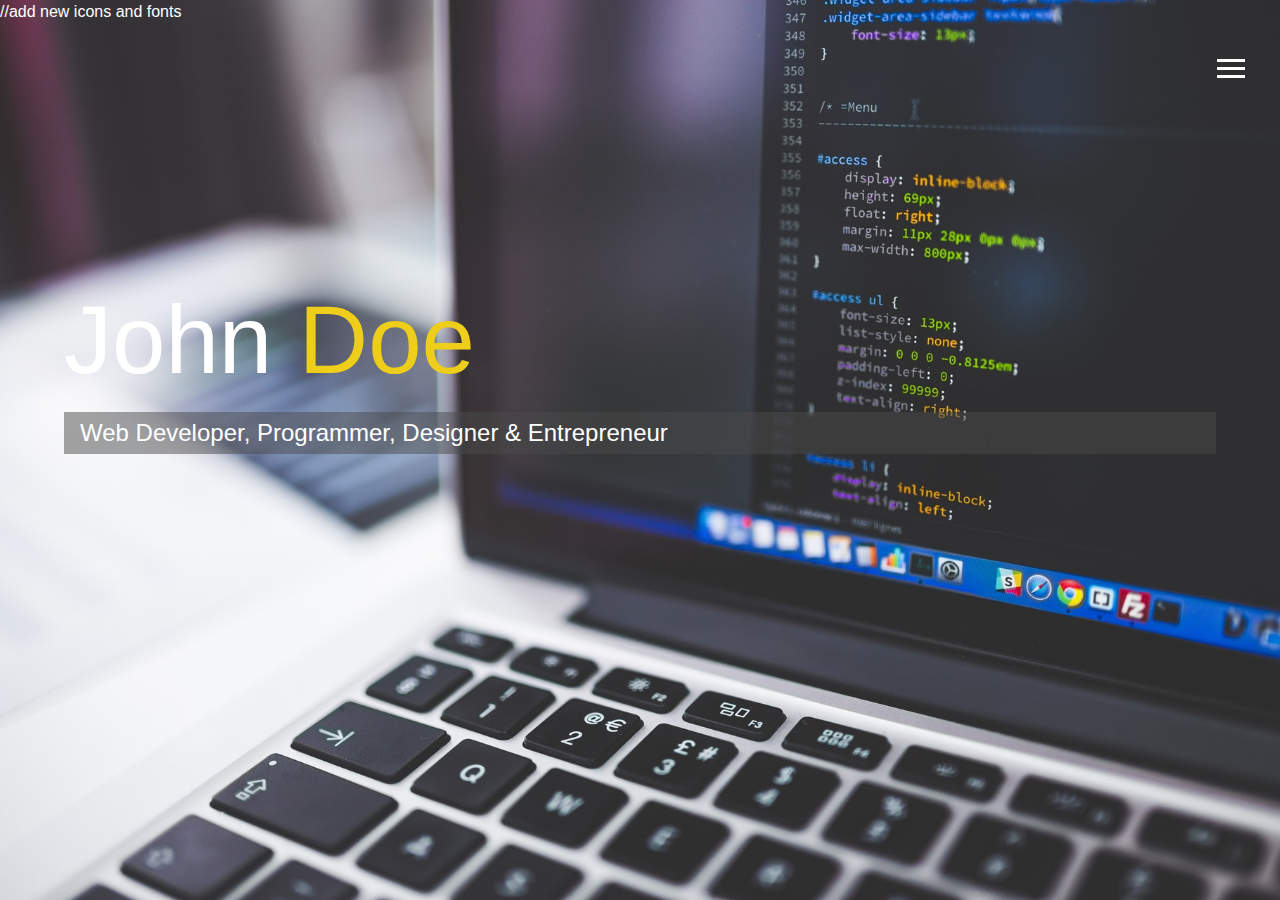
==== index.html @ 933eee4a "commit" ====
//add new icons and fonts 


<!DOCTYPE html>
<html lang="en">

<head>
  <meta charset="UTF-8">
  <meta name="viewport" content="width=device-width, initial-scale=1.0">
  <meta http-equiv="X-UA-Compatible" content="ie=edge">
  <link rel="stylesheet" href="https://use.fontawesome.com/releases/v5.2.0/css/all.css" integrity="sha384-hWVjflwFxL6sNzntih27bfxkr27PmbbK/iSvJ+a4+0owXq79v+lsFkW54bOGbiDQ"
    crossorigin="anonymous">

  <link rel="stylesheet" href="main.css">
  <title>Welcome To My Portfolio</title>
</head>

<body id="bg-img">
  <header>
    <div class="menu-btn">
      <div class="btn-line"></div>
      <div class="btn-line"></div>
      <div class="btn-line"></div>
    </div>

    <nav class="menu">
      <div class="menu-branding">
        <div class="portrait"></div>
      </div>
      <ul class="menu-nav">
        <li class="nav-item current">
          <a href="index.html" class="nav-link">
            Home
          </a>
        </li>
        <li class="nav-item">
          <a href="about.html" class="nav-link">
            About Me
          </a>
        </li>
        <li class="nav-item">
          <a href="work.html" class="nav-link">
            My Work
          </a>
        </li>
        <li class="nav-item">
          <a href="contact.html" class="nav-link">
            How To Reach Me
          </a>
        </li>
      </ul>
    </nav>
  </header>

  <main id="home">
    <h1 class="lg-heading">
      John
      <span class="text-secondary">Doe</span>
    </h1>
    <h2 class="sm-heading">
      Web Developer, Programmer, Designer & Entrepreneur
    </h2>
    <div class="icons">
      <a href="#!">
        <i class="fab fa-twitter fa-2x"></i>
      </a>
      <a href="#!">
        <i class="fab fa-facebook fa-2x"></i>
      </a>
      <a href="#!">
        <i class="fab fa-linkedin fa-2x"></i>
      </a>
      <a href="#!">
        <i class="fab fa-github fa-2x"></i>
      </a>
    </div>
  </main>

  <script src="main.js"></script>
</body>

</html>
---- main.css ----
.menu-btn {
  position: absolute;
  z-index: 3;
  right: 35px;
  top: 35px;
  cursor: pointer;
  transition: all 0.5s ease-out; }
  .menu-btn .btn-line {
    width: 28px;
    height: 3px;
    margin: 0 0 5px 0;
    background: #fff;
    transition: all 0.5s ease-out; }
  .menu-btn.close {
    transform: rotate(180deg); }
    .menu-btn.close .btn-line:nth-child(1) {
      transform: rotate(45deg) translate(5px, 5px); }
    .menu-btn.close .btn-line:nth-child(2) {
      opacity: 0; }
    .menu-btn.close .btn-line:nth-child(3) {
      transform: rotate(-45deg) translate(7px, -6px); }

.menu {
  position: fixed;
  top: 0;
  width: 100%;
  opacity: 0.9;
  visibility: hidden; }
  .menu.show {
    visibility: visible; }
  .menu-branding, .menu-nav {
    display: flex;
    flex-flow: column wrap;
    align-items: center;
    justify-content: center;
    float: left;
    width: 50%;
    height: 100vh;
    overflow: hidden; }
  .menu-nav {
    margin: 0;
    padding: 0;
    background: #373737;
    list-style: none;
    transform: translate3d(0, -100%, 0);
    transition: all 0.5s ease-out; }
    .menu-nav.show {
      transform: translate3d(0, 0, 0); }
  .menu-branding {
    background: #444;
    transform: translate3d(0, 100%, 0);
    transition: all 0.5s ease-out; }
    .menu-branding.show {
      transform: translate3d(0, 0, 0); }
    .menu-branding .portrait {
      width: 250px;
      height: 250px;
      background: url("img/portrait.jpg");
      border-radius: 50%;
      border: solid 3px #eece1a; }
  .menu .nav-item {
    transform: translate3d(600px, 0, 0);
    transition: all 0.5s ease-out; }
    .menu .nav-item.show {
      transform: translate3d(0, 0, 0); }
    .menu .nav-item.current > a {
      color: #eece1a; }
  .menu .nav-link {
    display: inline-block;
    position: relative;
    font-size: 40px;
    text-transform: uppercase;
    padding: 1rem 0;
    font-weight: 300;
    color: #fff;
    text-decoration: none;
    transition: all 0.5s ease-out; }
    .menu .nav-link:hover {
      color: chartreuse;
        transform: scale(1.25)
}

.nav-item:nth-child(1) {
  transition-delay: 0.1s; }

.nav-item:nth-child(2) {
  transition-delay: 0.2s; }

.nav-item:nth-child(3) {
  transition-delay: 0.3s; }

.nav-item:nth-child(4) {
  transition-delay: 0.4s; }

* {
  box-sizing: border-box; }

body {
  background: #444;
  color: #fff;
  height: 100%;
  margin: 0;
  font-family: 'Segoe UI', Tahoma, Geneva, Verdana, sans-serif;
  line-height: 1.5; }
  body#bg-img {
    background: url(img/background.jpg);
    background: rgba(68, 68, 68, 0.9), url(img/background.jpg);
    background-attachment: fixed;
    background-size: cover; } 

h1,
h2,
h3 {
  margin: 0;
  font-weight: 400; }
  h1.lg-heading,
  h2.lg-heading,
  h3.lg-heading {
    font-size: 6rem; }
  h1.sm-heading,
  h2.sm-heading,
  h3.sm-heading {
    margin-bottom: 2rem;
    padding: 0.2rem 1rem;
    background: rgba(73, 73, 73, 0.5); }

a {
  color: #fff;
  text-decoration: none; }

header {
  position: fixed;
  z-index: 2;
  width: 100%; }

.text-secondary {
  color: #eece1a; }

main {
  padding: 4rem;
  min-height: calc(100vh - 60px); }
  main .icons {
    margin-top: 1rem; }
    main .icons a {
      padding: 0.4rem; }
      main .icons a:hover {
        color: #eece1a;
        transition: all 0.5s ease-out; }
  main#home {
    overflow: hidden; }
    main#home h1 {
      margin-top: 20vh; }

.about-info {
  display: grid;
  grid-gap: 30px;
  grid-template-areas: 'bioimage bio bio' 'job1 job2 job3';
  grid-template-columns: repeat(3, 1fr); }
  .about-info .bio-image {
    grid-area: bioimage;
    margin: auto;
    border-radius: 50%;
    border: #eece1a 3px solid; }
  .about-info .bio {
    grid-area: bio;
    font-size: 1.5rem; }
  .about-info .job-1 {
    grid-area: job1; }
  .about-info .job-2 {
    grid-area: job2; }
  .about-info .job-3 {
    grid-area: job3; }
  .about-info .job {
    background: #515151;
    padding: 0.5rem;
    border-bottom: #eece1a 5px solid; }

.projects {
  display: grid;
  grid-gap: 0.7rem;
  grid-template-columns: repeat(3, 1fr); }
  .projects img {
    width: 100%;
    border: 3px #fff solid; }
    .projects img:hover {
      opacity: 0.5;
      border-color: #eece1a;
      transition: all 0.5s ease-out; }

.boxes {
  display: flex;
  flex-wrap: wrap;
  justify-content: space-evenly;
  align-items: center;
  margin-top: 1rem; }
  .boxes div {
    font-size: 2rem;
    border: 3px #fff solid;
    padding: 1.5rem 2.5rem;
    margin-bottom: 3rem;
    transition: all 0.5s ease-out; }
    .boxes div:hover {
      padding: 0.5rem 1.5rem;
      background: #eece1a;
      color: #000; }
      .boxes div:hover span {
        color: #000; }

.btn, .btn-dark, .btn-light {
  display: block;
  padding: 0.5rem 1rem;
  border: 0;
  margin-bottom: 0.3rem; }
  .btn:hover, .btn-dark:hover, .btn-light:hover {
    background: #eece1a;
    color: #000; }

.btn-dark {
  background: black;
  color: #fff; }

.btn-light {
  background: #c4c4c4;
  color: #333; }

#main-footer {
  text-align: center;
  padding: 1rem;
  background: #2b2b2b;
  color: #fff;
  height: 60px; }

@media screen and (min-width: 1171px) {
  .projects {
    grid-template-columns: repeat(4, 1fr); } }

@media screen and (min-width: 769px) and (max-width: 1170px) {
  .projects {
    grid-template-columns: repeat(3, 1fr); } }

@media screen and (max-width: 768px) {
  main {
    align-items: center;
    text-align: center; }
    main .lg-heading {
      line-height: 1;
      margin-bottom: 1rem; }
  ul.menu-nav,
  div.menu-branding {
    float: none;
    width: 100%;
    min-height: 0; }
    ul.menu-nav.show,
    div.menu-branding.show {
      transform: translate3d(0, 0, 0); }
  .menu-nav {
    height: 75vh;
    transform: translate3d(-100%, 0, 0);
    font-size: 24px; }
  .menu-branding {
    height: 25vh;
    transform: translate3d(100%, 0, 0); }
    .menu-branding .portrait {
      background: url("img/portrait_small.jpg");
      width: 150px;
      height: 150px; }
  .about-info {
    grid-template-areas: 'bioimage' 'bio' 'job1' 'job2' 'job3';
    grid-template-columns: 1fr; }
  .projects {
    grid-template-columns: repeat(2, 1fr); } }

@media screen and (max-width: 500px) {
  main {
    padding: 2rem; }
    main #home h1 {
      margin-top: 10vh; }
    main .lg-heading {
      margin-top: 1rem;
      font-size: 5rem; }
  .projects {
    grid-template-columns: 1fr; } }
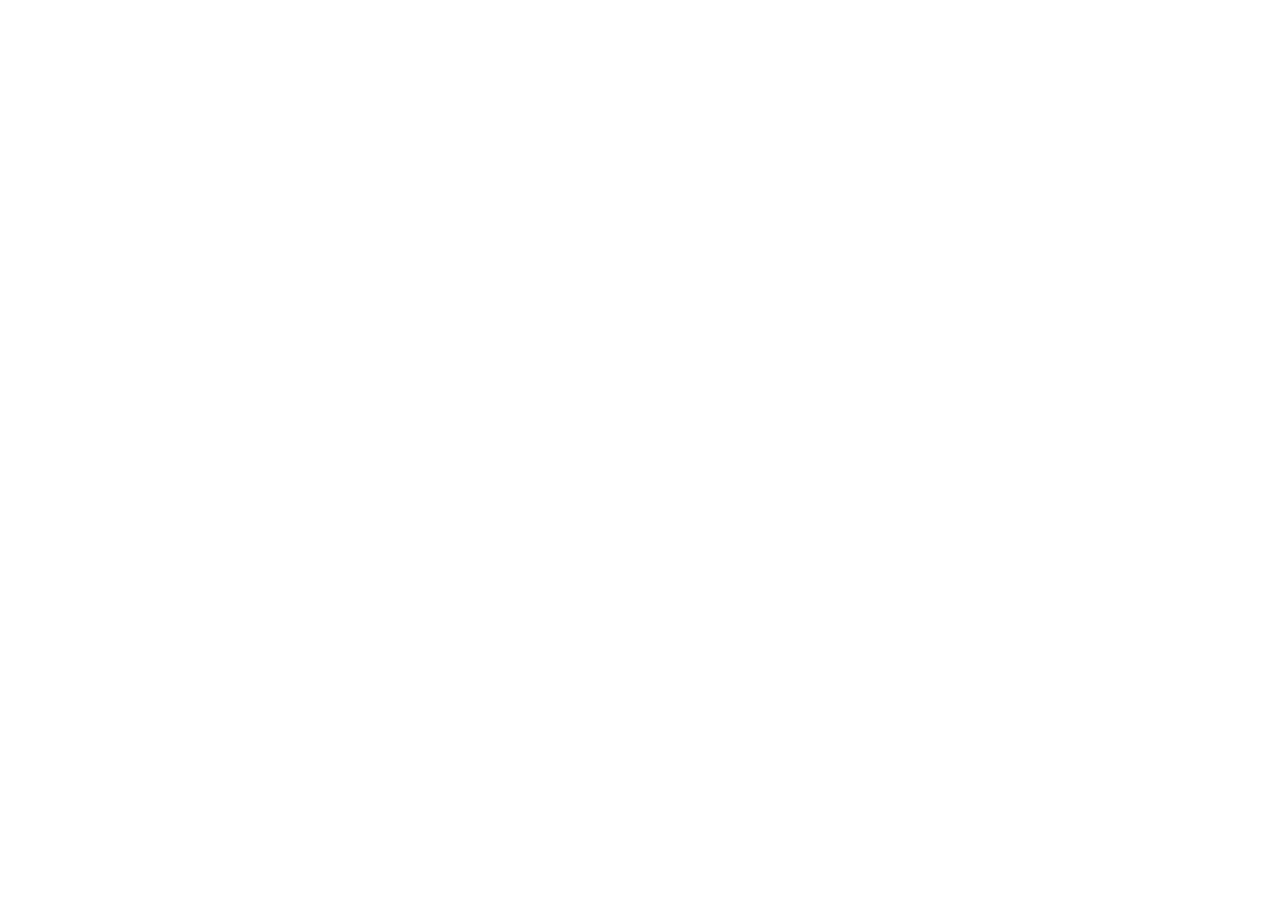
==== commit 85e94292: "Update index.html" ====
--- a/index.html
+++ b/index.html
@@ -1,6 +1,3 @@
-//add new icons and fonts 
-
-
 <!DOCTYPE html>
 <html lang="en">
 
@@ -11,72 +8,10 @@
   <link rel="stylesheet" href="https://use.fontawesome.com/releases/v5.2.0/css/all.css" integrity="sha384-hWVjflwFxL6sNzntih27bfxkr27PmbbK/iSvJ+a4+0owXq79v+lsFkW54bOGbiDQ"
     crossorigin="anonymous">
 
-  <link rel="stylesheet" href="main.css">
   <title>Welcome To My Portfolio</title>
 </head>
 
-<body id="bg-img">
-  <header>
-    <div class="menu-btn">
-      <div class="btn-line"></div>
-      <div class="btn-line"></div>
-      <div class="btn-line"></div>
-    </div>
-
-    <nav class="menu">
-      <div class="menu-branding">
-        <div class="portrait"></div>
-      </div>
-      <ul class="menu-nav">
-        <li class="nav-item current">
-          <a href="index.html" class="nav-link">
-            Home
-          </a>
-        </li>
-        <li class="nav-item">
-          <a href="about.html" class="nav-link">
-            About Me
-          </a>
-        </li>
-        <li class="nav-item">
-          <a href="work.html" class="nav-link">
-            My Work
-          </a>
-        </li>
-        <li class="nav-item">
-          <a href="contact.html" class="nav-link">
-            How To Reach Me
-          </a>
-        </li>
-      </ul>
-    </nav>
-  </header>
-
-  <main id="home">
-    <h1 class="lg-heading">
-      John
-      <span class="text-secondary">Doe</span>
-    </h1>
-    <h2 class="sm-heading">
-      Web Developer, Programmer, Designer & Entrepreneur
-    </h2>
-    <div class="icons">
-      <a href="#!">
-        <i class="fab fa-twitter fa-2x"></i>
-      </a>
-      <a href="#!">
-        <i class="fab fa-facebook fa-2x"></i>
-      </a>
-      <a href="#!">
-        <i class="fab fa-linkedin fa-2x"></i>
-      </a>
-      <a href="#!">
-        <i class="fab fa-github fa-2x"></i>
-      </a>
-    </div>
-  </main>
-
-  <script src="main.js"></script>
+<body>
 </body>
 
 </html>
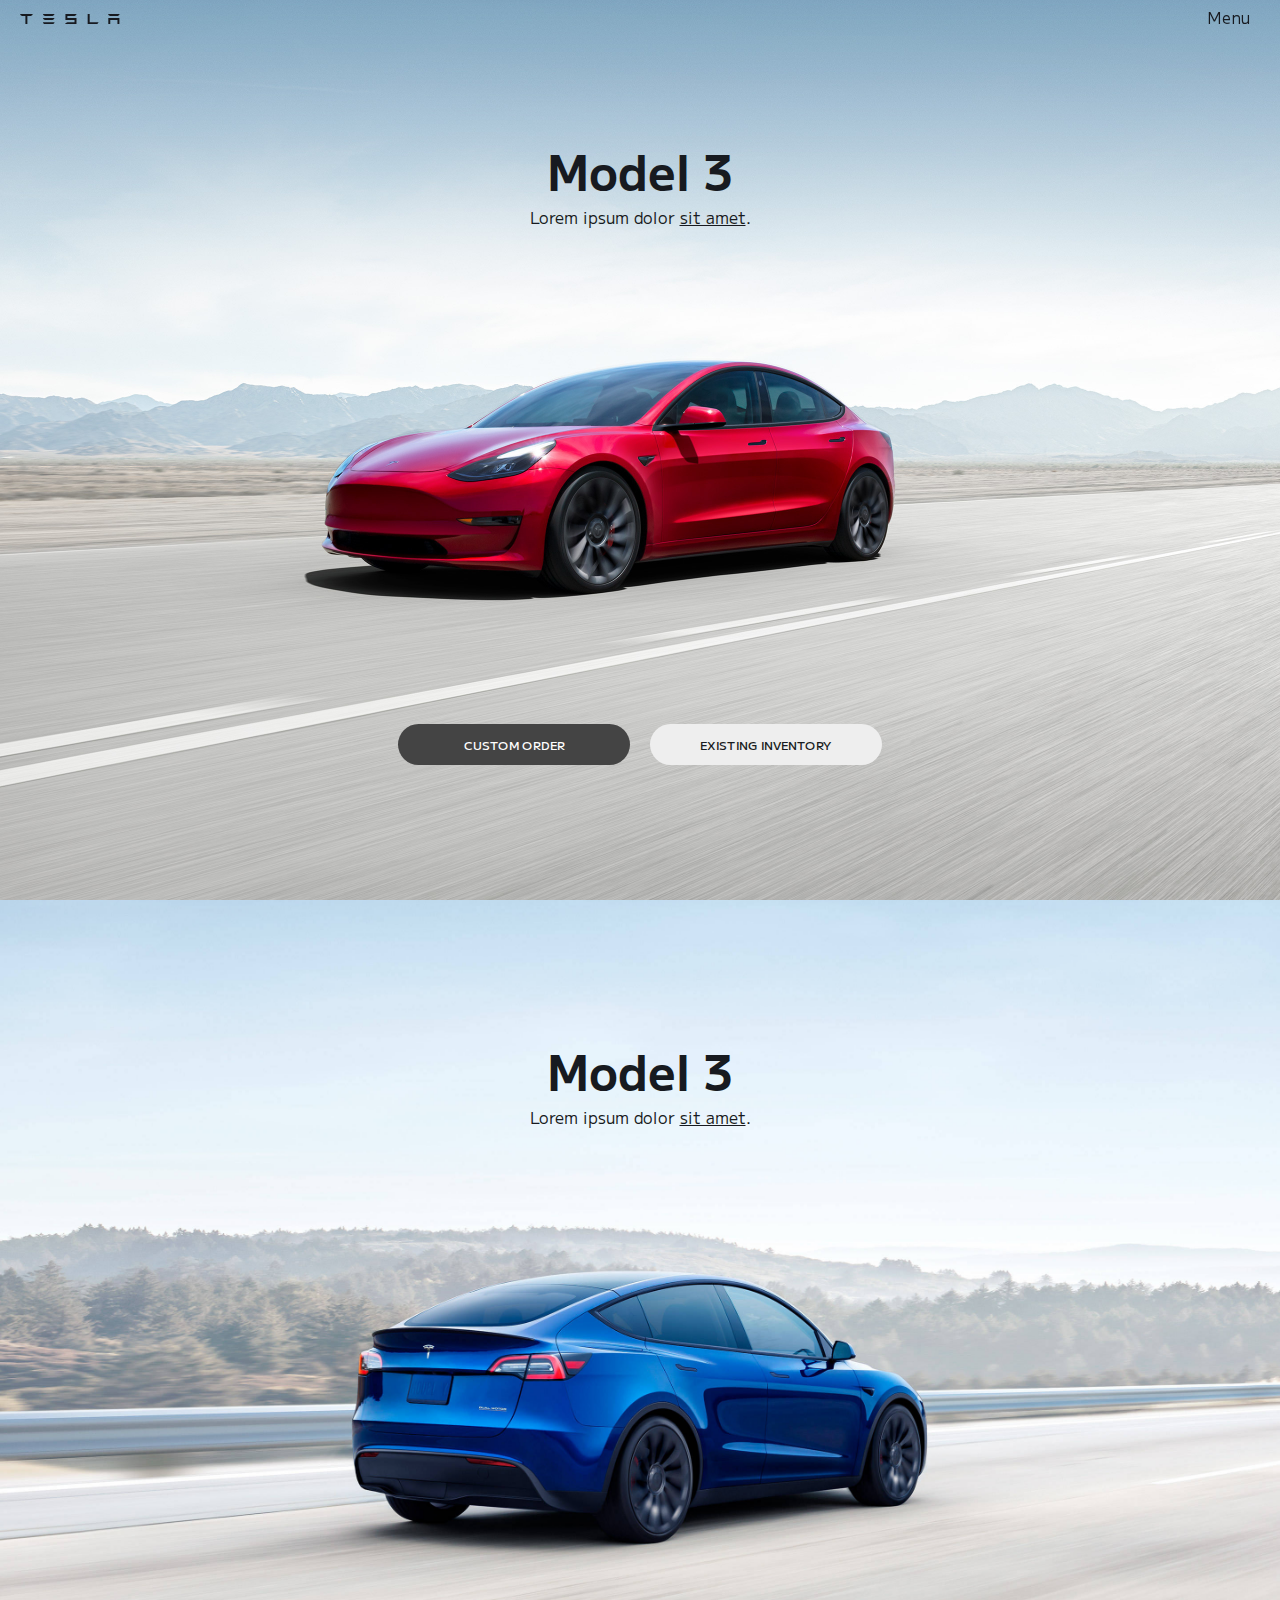
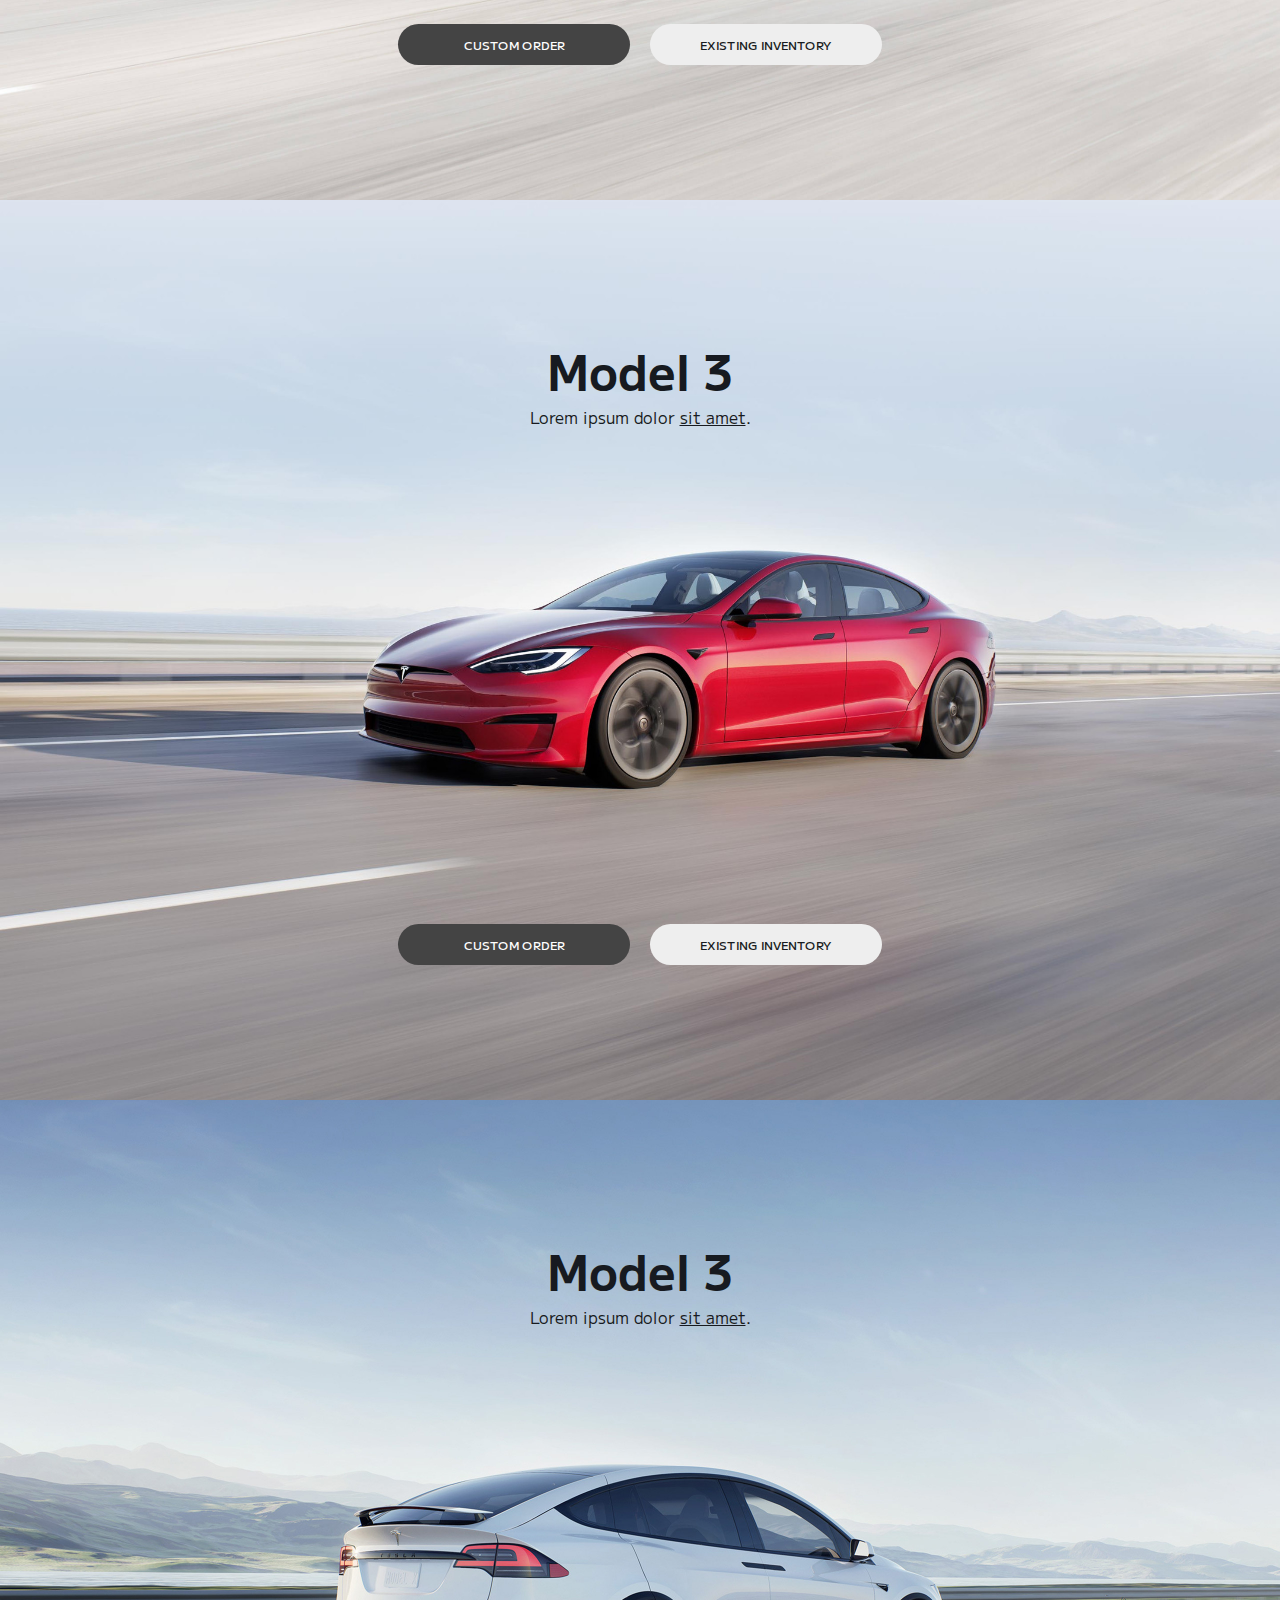
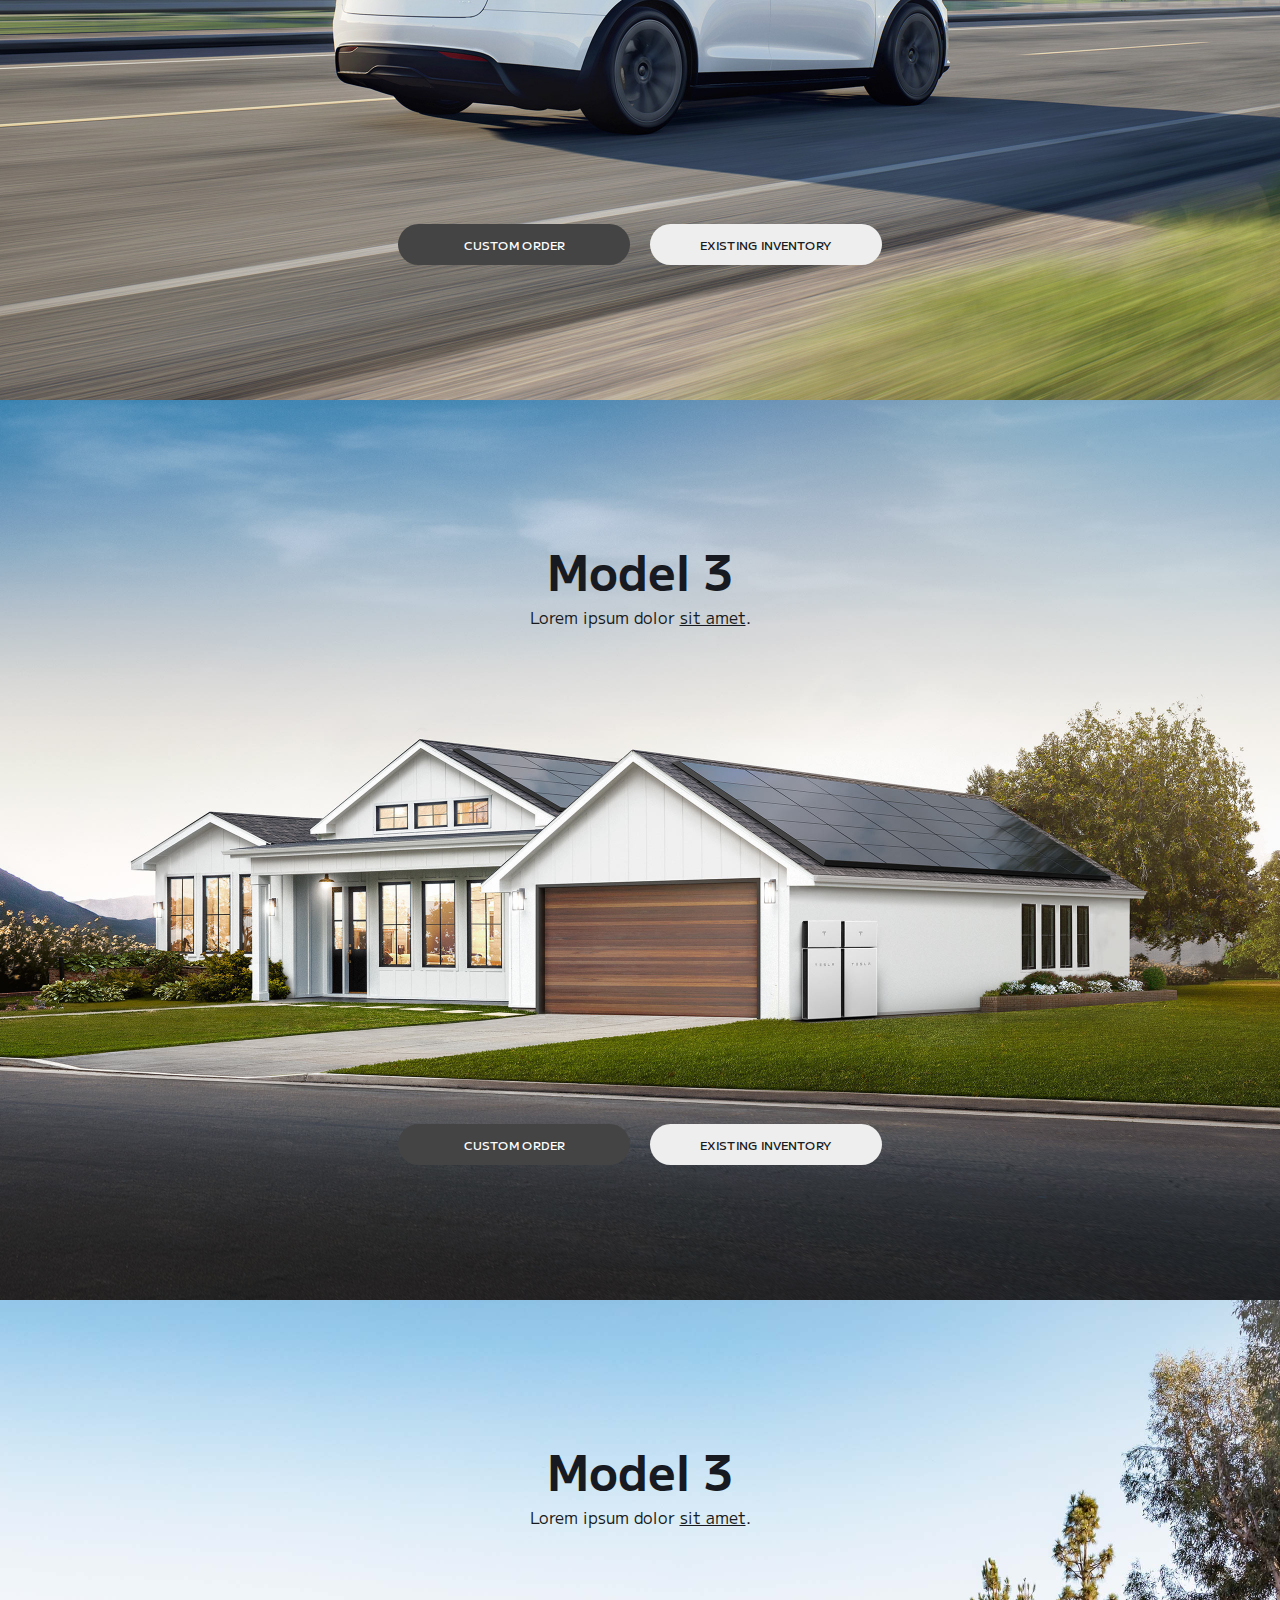
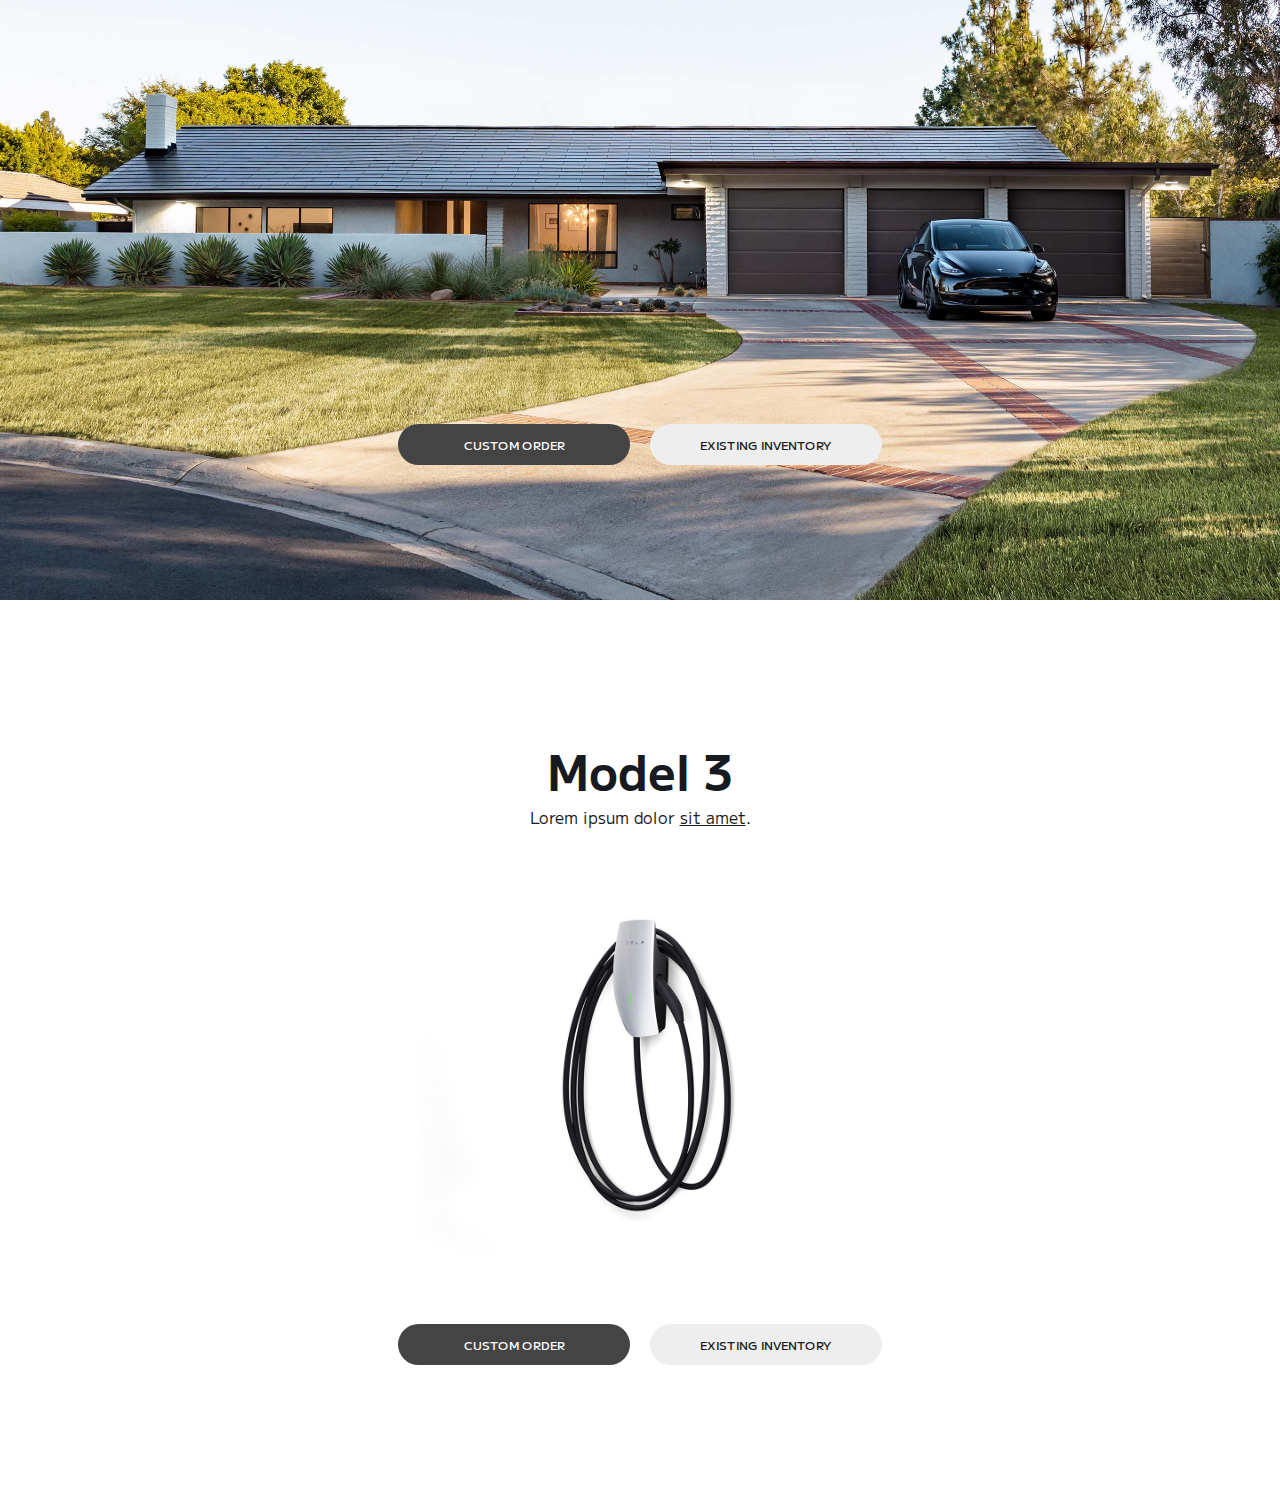
==== commit fe60b458: "commit" ====
--- a/index.html
+++ b/index.html
@@ -1,17 +1,119 @@
 <!DOCTYPE html>
 <html lang="en">
+  <head>
+    <meta charset="UTF-8" />
+    <meta name="viewport" content="width=device-width, initial-scale=1.0" />
+    <meta http-equiv="X-UA-Compatible" content="ie=edge" />
+    <link
+      rel="stylesheet"
+      href="https://use.fontawesome.com/releases/v5.2.0/css/all.css"
+      integrity="sha384-hWVjflwFxL6sNzntih27bfxkr27PmbbK/iSvJ+a4+0owXq79v+lsFkW54bOGbiDQ"
+      crossorigin="anonymous"
+    />
 
-<head>
-  <meta charset="UTF-8">
-  <meta name="viewport" content="width=device-width, initial-scale=1.0">
-  <meta http-equiv="X-UA-Compatible" content="ie=edge">
-  <link rel="stylesheet" href="https://use.fontawesome.com/releases/v5.2.0/css/all.css" integrity="sha384-hWVjflwFxL6sNzntih27bfxkr27PmbbK/iSvJ+a4+0owXq79v+lsFkW54bOGbiDQ"
-    crossorigin="anonymous">
+    <link rel="stylesheet" href="style.css" />
 
-  <title>Welcome To My Portfolio</title>
-</head>
+    <title>Welcome To My Portfolio</title>
+  </head>
 
-<body>
-</body>
+  <body>
+    <header>
+      <a href="" class="logo"
+        ><svg
+          class="tds-icon tds-icon-logo-wordmark tds-site-logo-icon"
+          viewBox="0 0 342 35"
+          xmlns="http://www.w3.org/2000/svg"
+        >
+          <path
+            d="M0 .1a9.7 9.7 0 007 7h11l.5.1v27.6h6.8V7.3L26 7h11a9.8 9.8 0 007-7H0zm238.6 0h-6.8v34.8H263a9.7 9.7 0 006-6.8h-30.3V0zm-52.3 6.8c3.6-1 6.6-3.8 7.4-6.9l-38.1.1v20.6h31.1v7.2h-24.4a13.6 13.6 0 00-8.7 7h39.9v-21h-31.2v-7h24zm116.2 28h6.7v-14h24.6v14h6.7v-21h-38zM85.3 7h26a9.6 9.6 0 007.1-7H78.3a9.6 9.6 0 007 7zm0 13.8h26a9.6 9.6 0 007.1-7H78.3a9.6 9.6 0 007 7zm0 14.1h26a9.6 9.6 0 007.1-7H78.3a9.6 9.6 0 007 7zM308.5 7h26a9.6 9.6 0 007-7h-40a9.6 9.6 0 007 7z"
+            fill="currentColor"
+          ></path>
+        </svg>
+      </a>
+      <nav class="center desktop">
+        <a href="">Model S</a>
+        <a href="">Model 3</a>
+        <a href="">Model X</a>
+        <a href="">Model Y</a>
+        <a href="">Solar Roof</a>
+        <a href="">Solar Panels</a>
+      </nav>
+      <nav class="right">
+        <a href="" class="desktop">Shop</a>
+        <a href="" class="desktop">Account</a>
+        <a href="">Menu</a>
+      </nav>
+    </header>
 
+    <section class="section-1">
+      <div class="content">
+        <h1>Model 3</h1>
+        <p>Lorem ipsum dolor <a href=""> sit amet</a>.</p>
+        <div class="buttons">
+          <a href="">Custom Order</a>
+          <a href="">Existing inventory</a>
+        </div>
+      </div>
+    </section>
+    <section class="section-2">
+      <div class="content">
+        <h1>Model 3</h1>
+        <p>Lorem ipsum dolor <a href=""> sit amet</a>.</p>
+        <div class="buttons">
+          <a href="">Custom Order</a>
+          <a href="">Existing inventory</a>
+        </div>
+      </div>
+    </section>
+    <section class="section-3">
+      <div class="content">
+        <h1>Model 3</h1>
+        <p>Lorem ipsum dolor <a href=""> sit amet</a>.</p>
+        <div class="buttons">
+          <a href="">Custom Order</a>
+          <a href="">Existing inventory</a>
+        </div>
+      </div>
+    </section>
+    <section class="section-4">
+      <div class="content">
+        <h1>Model 3</h1>
+        <p>Lorem ipsum dolor <a href=""> sit amet</a>.</p>
+        <div class="buttons">
+          <a href="">Custom Order</a>
+          <a href="">Existing inventory</a>
+        </div>
+      </div>
+    </section>
+    <section class="section-5">
+      <div class="content">
+        <h1>Model 3</h1>
+        <p>Lorem ipsum dolor <a href=""> sit amet</a>.</p>
+        <div class="buttons">
+          <a href="">Custom Order</a>
+          <a href="">Existing inventory</a>
+        </div>
+      </div>
+    </section>
+    <section class="section-6">
+      <div class="content">
+        <h1>Model 3</h1>
+        <p>Lorem ipsum dolor <a href=""> sit amet</a>.</p>
+        <div class="buttons">
+          <a href="">Custom Order</a>
+          <a href="">Existing inventory</a>
+        </div>
+      </div>
+    </section>
+    <section class="section-7">
+      <div class="content">
+        <h1>Model 3</h1>
+        <p>Lorem ipsum dolor <a href=""> sit amet</a>.</p>
+        <div class="buttons">
+          <a href="">Custom Order</a>
+          <a href="">Existing inventory</a>
+        </div>
+      </div>
+    </section>
+  </body>
 </html>
--- a/style.css
+++ b/style.css
@@ -0,0 +1,145 @@
+@import url("https://fonts.googleapis.com/css2?family=M+PLUS+1:wght@400;500&display=swap");
+
+* {
+  padding: 0;
+  margin: 0;
+  box-sizing: border-box;
+}
+
+body {
+  color: #171a20;
+  font-family: "M PLUS 1", sans-serif;
+}
+
+.desktop {
+  display: none;
+}
+
+@media (max-width: 1200px) {
+  .desktop {
+    display: initial;
+  }
+}
+
+header {
+  display: grid;
+  grid-template-columns: auto 1fr auto;
+  padding: 5px 20px;
+  position: fixed;
+  top: 0;
+  z-index: 2;
+  width: 100%;
+}
+
+a.logo {
+  height: 12px;
+  width: 100px;
+  color: inherit;
+}
+
+header a {
+  color: inherit;
+}
+
+header nav a {
+  text-decoration: none;
+  padding: 5px 10px;
+}
+
+header nav.center {
+  text-align: center;
+}
+
+header nav.right {
+  text-align: right;
+}
+
+section {
+  height: 100vh;
+}
+
+.section-1 {
+  background: url(./images/model-3.jpg);
+  background-size: cover;
+  background-position: center center;
+}
+.section-2 {
+  background: url(./images/model-y.jpg);
+  background-size: cover;
+  background-position: center center;
+}
+.section-3 {
+  background: url(./images/model-s.jpg);
+  background-size: cover;
+  background-position: center center;
+}
+.section-4 {
+  background: url(./images/model-x.jpg);
+  background-size: cover;
+  background-position: center center;
+}
+.section-5 {
+  background: url(./images/solarpanels.jpg);
+  background-size: cover;
+  background-position: center center;
+}
+.section-6 {
+  background: url(./images/roof.jpg);
+  background-size: cover;
+  background-position: center center;
+}
+.section-7 {
+  background: url(./images/accessories.jpg);
+  background-size: cover;
+  background-position: center center;
+}
+
+section .content {
+  width: 100%;
+  height: 100vh;
+  padding-top: 15vh;
+  padding-bottom: 15vh;
+  text-align: center;
+  display: grid;
+  grid-template-rows: min-content auto min-content;
+}
+
+section h1 {
+  font-size: 3rem;
+}
+
+section a {
+  color: inherit;
+}
+
+section .buttons a {
+  display: block;
+  background-color: #eee;
+  color: inherit;
+  padding: 12px 50px;
+  border-radius: 25px;
+  text-decoration: none;
+  text-transform: uppercase;
+  font-size: 12px;
+  font-weight: 500;
+}
+
+section .buttons a:first-child {
+  background-color: #444;
+  color: #fff;
+}
+
+section .buttons {
+  display: grid;
+  row-gap: 20px;
+  margin: 0 40px;
+}
+
+@media (min-width: 768px) {
+  section .buttons {
+    max-width: 640px;
+    margin: 0px auto;
+    grid-template-columns: 1fr 1fr;
+    column-gap: 20px;
+  }
+}
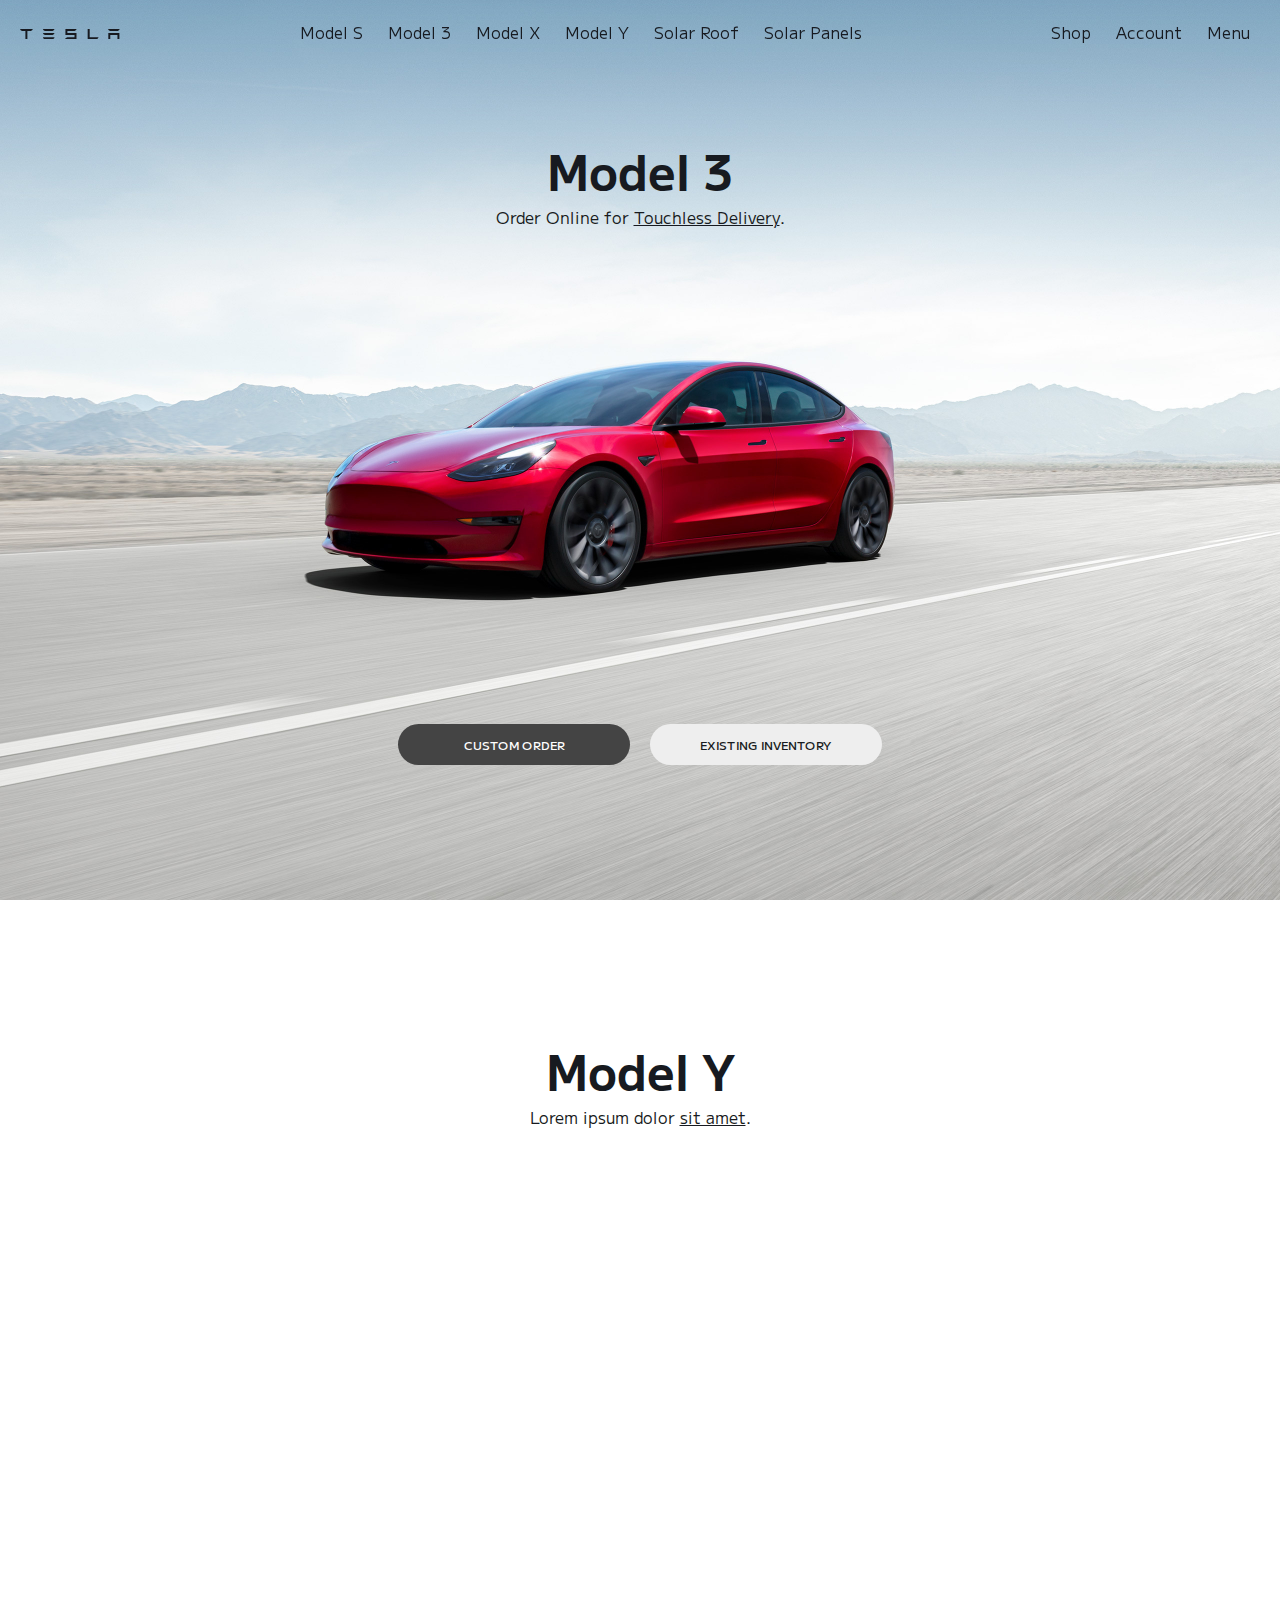
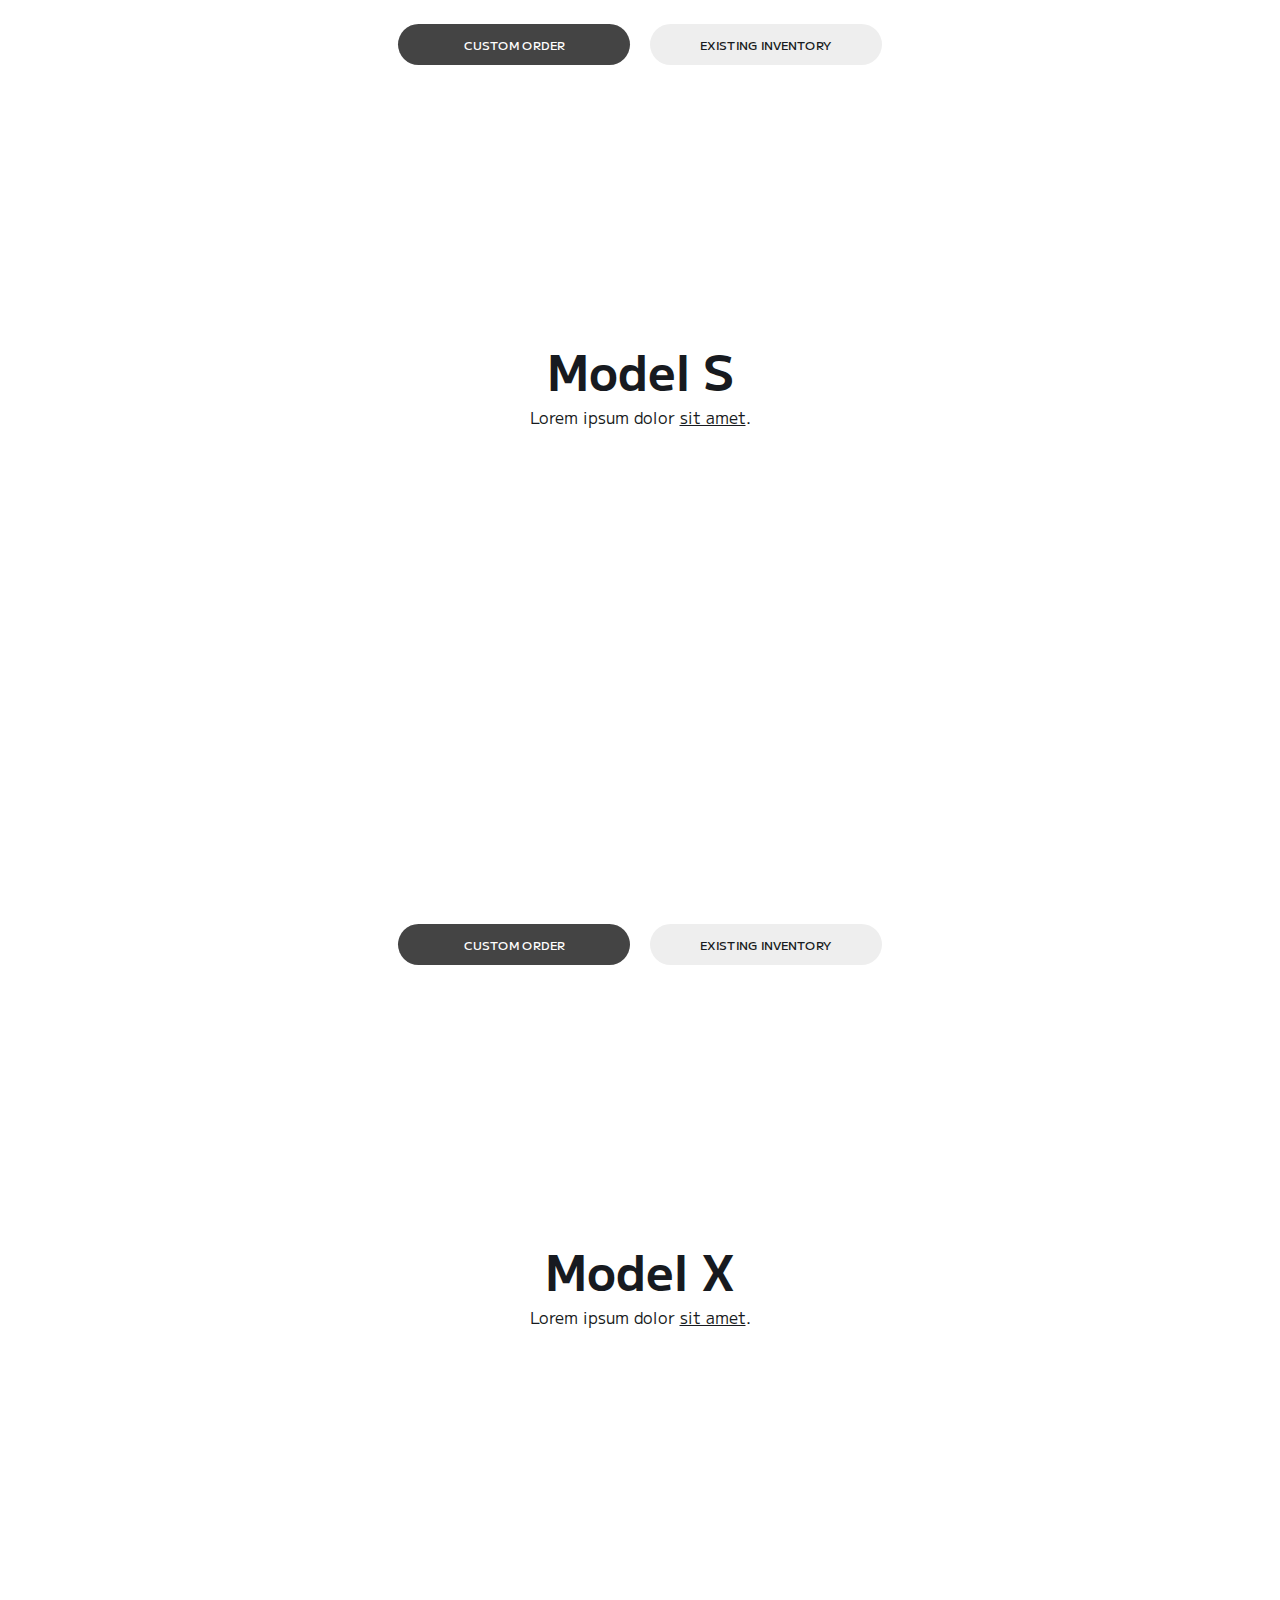
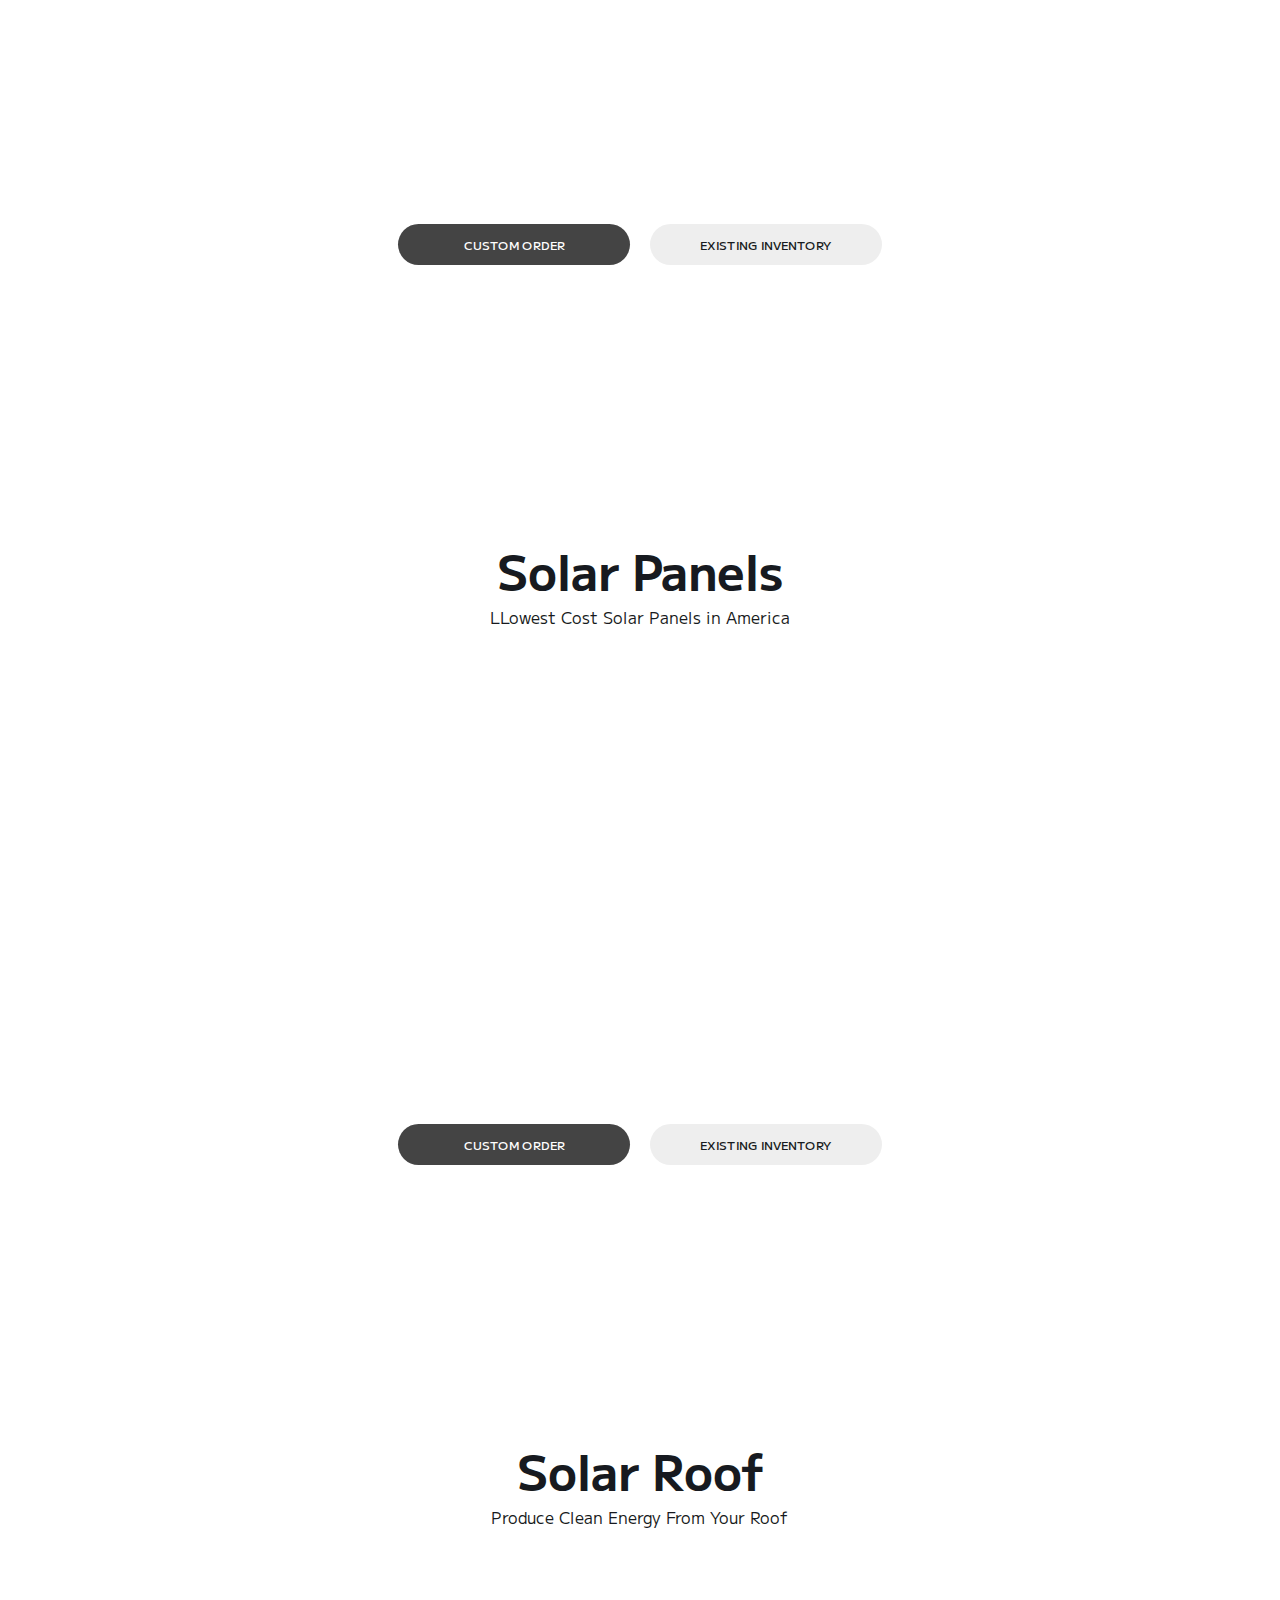
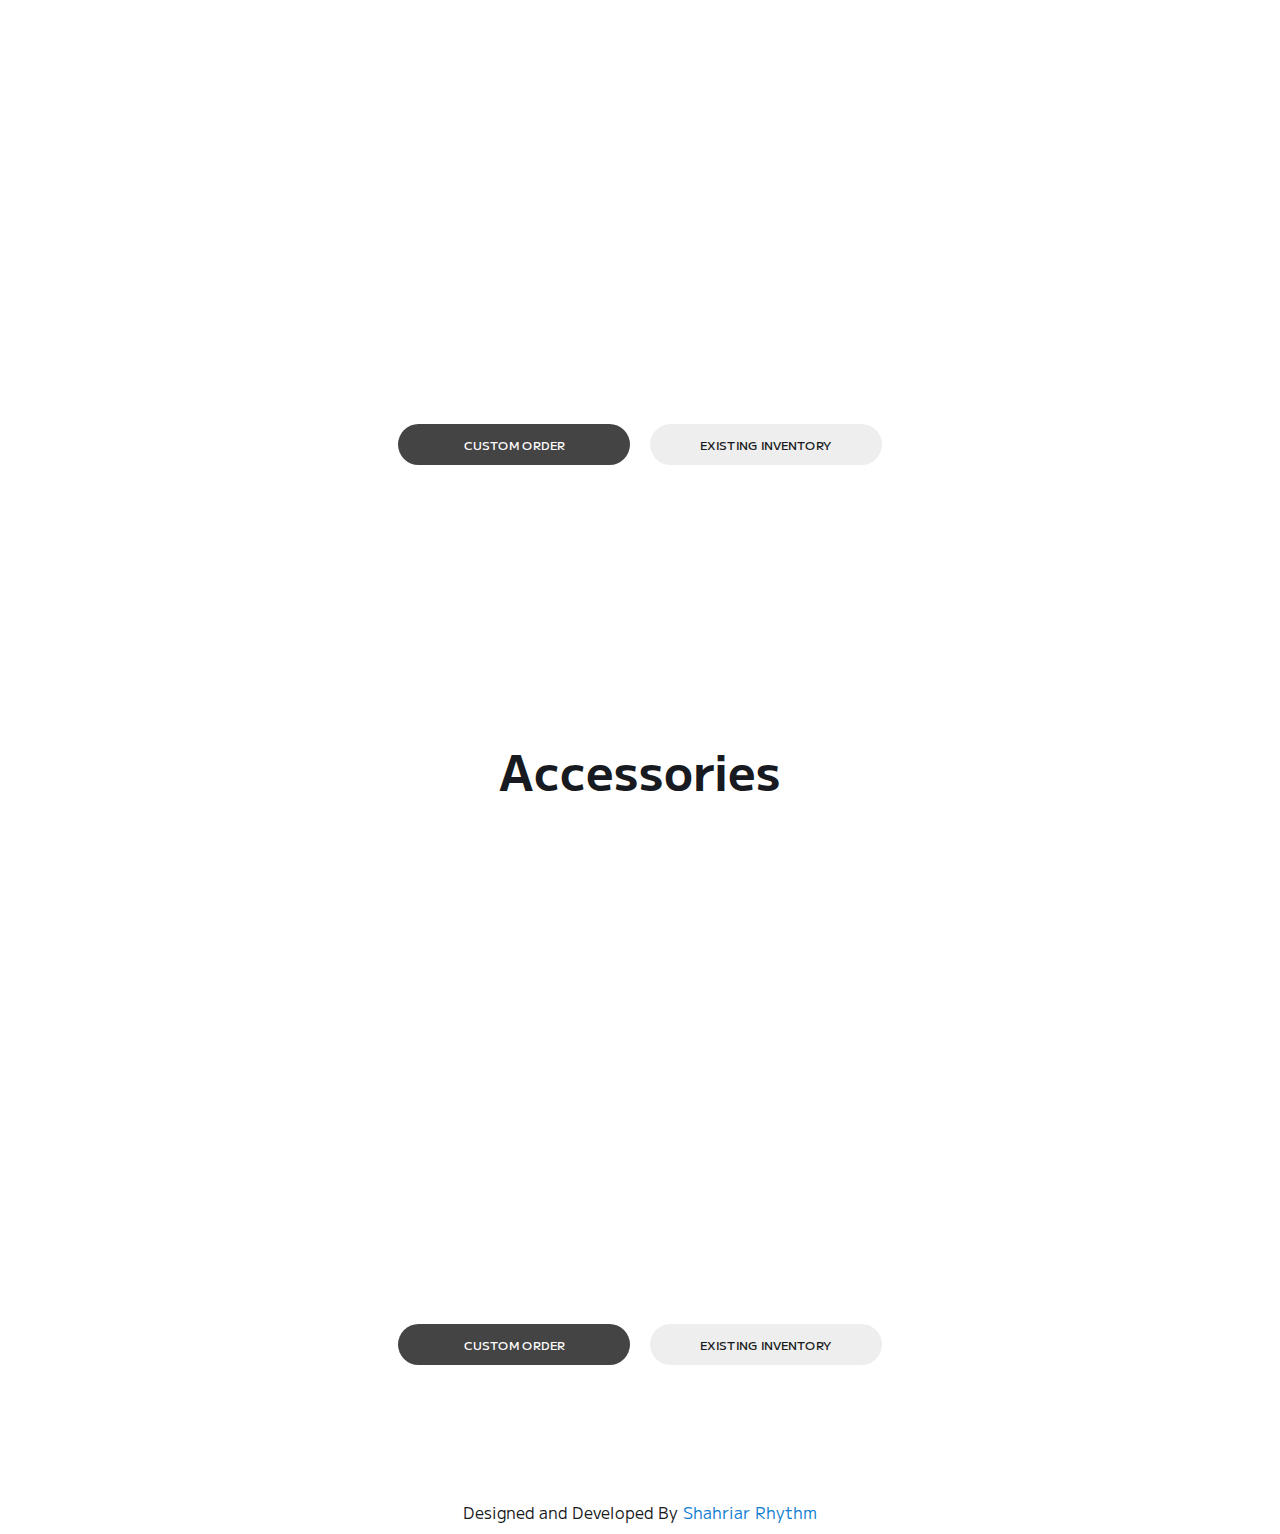
==== commit 238329fb: "commit" ====
--- a/index.html
+++ b/index.html
@@ -17,7 +17,7 @@
   </head>
 
   <body>
-    <header>
+    <header id="header">
       <a href="" class="logo"
         ><svg
           class="tds-icon tds-icon-logo-wordmark tds-site-logo-icon"
@@ -41,13 +41,42 @@
       <nav class="right">
         <a href="" class="desktop">Shop</a>
         <a href="" class="desktop">Account</a>
-        <a href="">Menu</a>
+        <a href="" id="menu-btn">Menu</a>
       </nav>
     </header>
 
-    <section class="section-1">
+    <div class="backdrop" id="backdrop"></div>
+    <aside id="aside">
+      <button class="close" id="close">&times;</button>
+      <a href=""> Existing Inventory</a>
+      <a href=""> Used Inventory</a>
+      <a href=""> Trade-In</a>
+      <a href=""> Test Drive</a>
+      <a href=""> Insurance</a>
+      <a href=""> Cybertruck</a>
+      <a href=""> Roadster</a>
+      <a href=""> Semi</a>
+      <a href=""> Charging</a>
+      <a href=""> Powerwall</a>
+      <a href=""> Commercial Energy</a>
+      <a href=""> Utilities</a>
+      <a href=""> Find Us</a>
+      <a href=""> Support</a>
+    </aside>
+
+    <section class="section-1 section active">
       <div class="content">
         <h1>Model 3</h1>
+        <p>Order Online for <a href=""> Touchless Delivery</a>.</p>
+        <div class="buttons">
+          <a href="">Custom Order</a>
+          <a href="">Existing inventory</a>
+        </div>
+      </div>
+    </section>
+    <section class="section-2 section">
+      <div class="content">
+        <h1>Model Y</h1>
         <p>Lorem ipsum dolor <a href=""> sit amet</a>.</p>
         <div class="buttons">
           <a href="">Custom Order</a>
@@ -55,9 +84,9 @@
         </div>
       </div>
     </section>
-    <section class="section-2">
+    <section class="section-3 section">
       <div class="content">
-        <h1>Model 3</h1>
+        <h1>Model S</h1>
         <p>Lorem ipsum dolor <a href=""> sit amet</a>.</p>
         <div class="buttons">
           <a href="">Custom Order</a>
@@ -65,9 +94,9 @@
         </div>
       </div>
     </section>
-    <section class="section-3">
+    <section class="section-4 section">
       <div class="content">
-        <h1>Model 3</h1>
+        <h1>Model X</h1>
         <p>Lorem ipsum dolor <a href=""> sit amet</a>.</p>
         <div class="buttons">
           <a href="">Custom Order</a>
@@ -75,45 +104,44 @@
         </div>
       </div>
     </section>
-    <section class="section-4">
+    <section class="section-5 section">
       <div class="content">
-        <h1>Model 3</h1>
-        <p>Lorem ipsum dolor <a href=""> sit amet</a>.</p>
+        <h1>Solar Panels</h1>
+        <p>LLowest Cost Solar Panels in America</p>
         <div class="buttons">
           <a href="">Custom Order</a>
           <a href="">Existing inventory</a>
         </div>
       </div>
     </section>
-    <section class="section-5">
+    <section class="section-6 section">
       <div class="content">
-        <h1>Model 3</h1>
-        <p>Lorem ipsum dolor <a href=""> sit amet</a>.</p>
+        <h1>Solar Roof</h1>
+        <p>Produce Clean Energy From Your Roof</p>
         <div class="buttons">
           <a href="">Custom Order</a>
           <a href="">Existing inventory</a>
         </div>
       </div>
     </section>
-    <section class="section-6">
+    <section class="section-7 section">
       <div class="content">
-        <h1>Model 3</h1>
-        <p>Lorem ipsum dolor <a href=""> sit amet</a>.</p>
+        <h1>Accessories</h1>
+        <p></p>
         <div class="buttons">
           <a href="">Custom Order</a>
           <a href="">Existing inventory</a>
         </div>
       </div>
     </section>
-    <section class="section-7">
-      <div class="content">
-        <h1>Model 3</h1>
-        <p>Lorem ipsum dolor <a href=""> sit amet</a>.</p>
-        <div class="buttons">
-          <a href="">Custom Order</a>
-          <a href="">Existing inventory</a>
-        </div>
-      </div>
-    </section>
+
+    <footer>
+      <p class="footer-text">
+        Designed and Developed By
+        <a href="shahriarrhythm.com">Shahriar Rhythm</a>
+      </p>
+    </footer>
+
+    <script src="./main.js"></script>
   </body>
 </html>
--- a/style.css
+++ b/style.css
@@ -15,17 +15,18 @@
   display: none;
 }
 
-@media (max-width: 1200px) {
+@media (min-width: 768px) {
   .desktop {
-    display: initial;
+    display: block;
   }
 }
 
 header {
   display: grid;
   grid-template-columns: auto 1fr auto;
-  padding: 5px 20px;
+  padding: 20px;
   position: fixed;
+  background-color: transparent;
   top: 0;
   z-index: 2;
   width: 100%;
@@ -54,6 +55,10 @@
   text-align: right;
 }
 
+header nav.right a {
+  display: inline;
+}
+
 section {
   height: 100vh;
 }
@@ -62,47 +67,61 @@
   background: url(./images/model-3.jpg);
   background-size: cover;
   background-position: center center;
+  background-attachment: fixed;
 }
 .section-2 {
   background: url(./images/model-y.jpg);
   background-size: cover;
   background-position: center center;
+  background-attachment: fixed;
 }
 .section-3 {
   background: url(./images/model-s.jpg);
   background-size: cover;
   background-position: center center;
+  background-attachment: fixed;
 }
 .section-4 {
   background: url(./images/model-x.jpg);
   background-size: cover;
   background-position: center center;
+  background-attachment: fixed;
 }
 .section-5 {
   background: url(./images/solarpanels.jpg);
   background-size: cover;
   background-position: center center;
+  background-attachment: fixed;
 }
 .section-6 {
   background: url(./images/roof.jpg);
   background-size: cover;
   background-position: center center;
+  background-attachment: fixed;
 }
 .section-7 {
   background: url(./images/accessories.jpg);
   background-size: cover;
   background-position: center center;
+  background-attachment: fixed;
 }
 
 section .content {
+  /* position: fixed; */
   width: 100%;
+  /* top: 0; */
   height: 100vh;
+  /* transition: opacity 0.5s ease; */
   padding-top: 15vh;
   padding-bottom: 15vh;
   text-align: center;
   display: grid;
   grid-template-rows: min-content auto min-content;
 }
+
+/* section.active .content {
+  opacity: 1;
+} */
 
 section h1 {
   font-size: 3rem;
@@ -143,3 +162,64 @@
     column-gap: 20px;
   }
 }
+
+aside {
+  position: fixed;
+  right: -320px;
+  width: 320px;
+  background-color: #fff;
+  padding: 80px 40px;
+  z-index: 4;
+  height: 100vh;
+}
+
+aside.active {
+  right: 0;
+}
+
+aside a {
+  display: block;
+  color: inherit;
+  text-decoration: none;
+  padding: 12px 0;
+  font-size: 14px;
+  font-weight: 500;
+}
+
+aside button.close {
+  font-size: 24px;
+  border: 0;
+  background-color: transparent;
+  position: absolute;
+  top: 10px;
+  right: 10px;
+  padding: 10px;
+  font-family: sans-serif;
+  font-weight: 100;
+  cursor: pointer;
+}
+
+.backdrop {
+  display: none;
+  position: fixed;
+  inset: 0;
+  z-index: 3;
+  background-color: rgba(0, 0, 0, 0.35);
+  transition: background-color 0.4s ease;
+  backdrop-filter: blur(5px);
+}
+
+.backdrop.active {
+  display: block;
+}
+
+.footer-text {
+  text-align: center;
+  padding-bottom: 10px;
+}
+
+.footer-text a {
+  text-decoration: none;
+  color: rgb(15, 125, 209);
+  cursor: pointer;
+}
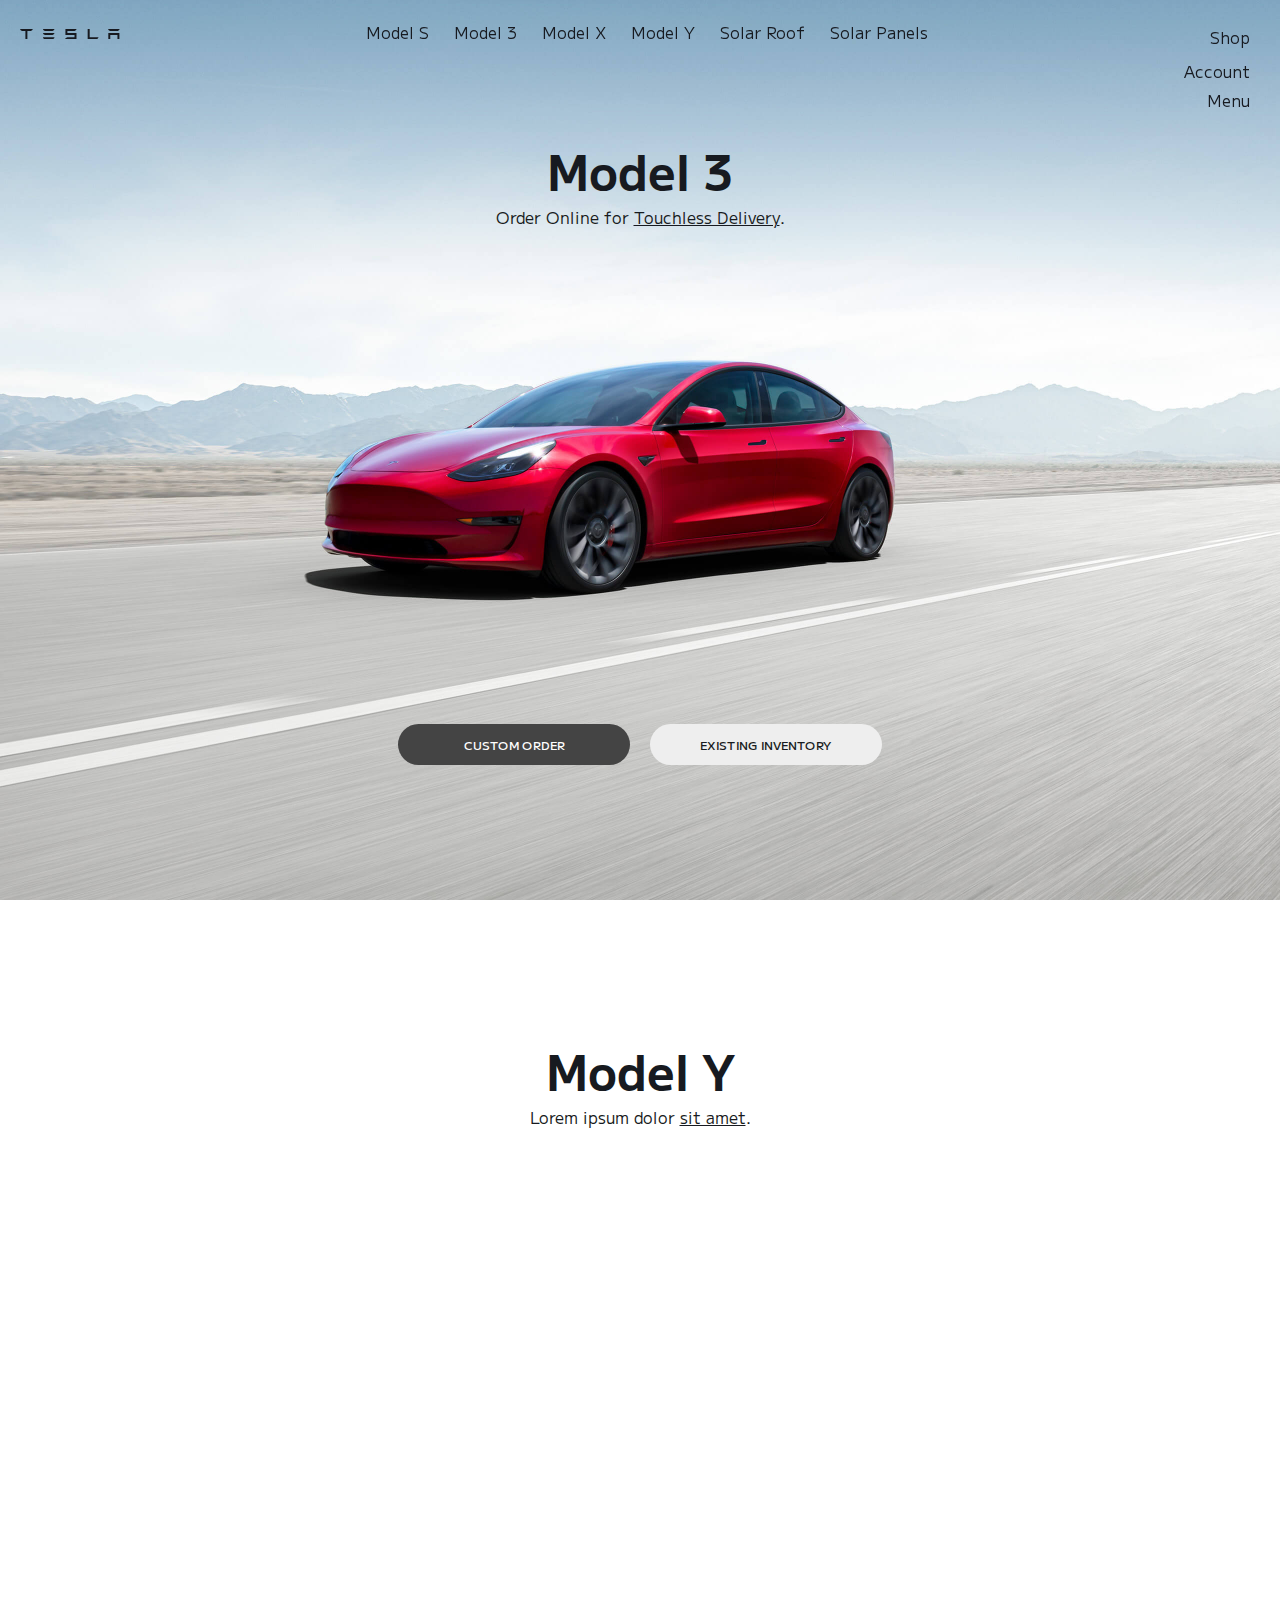
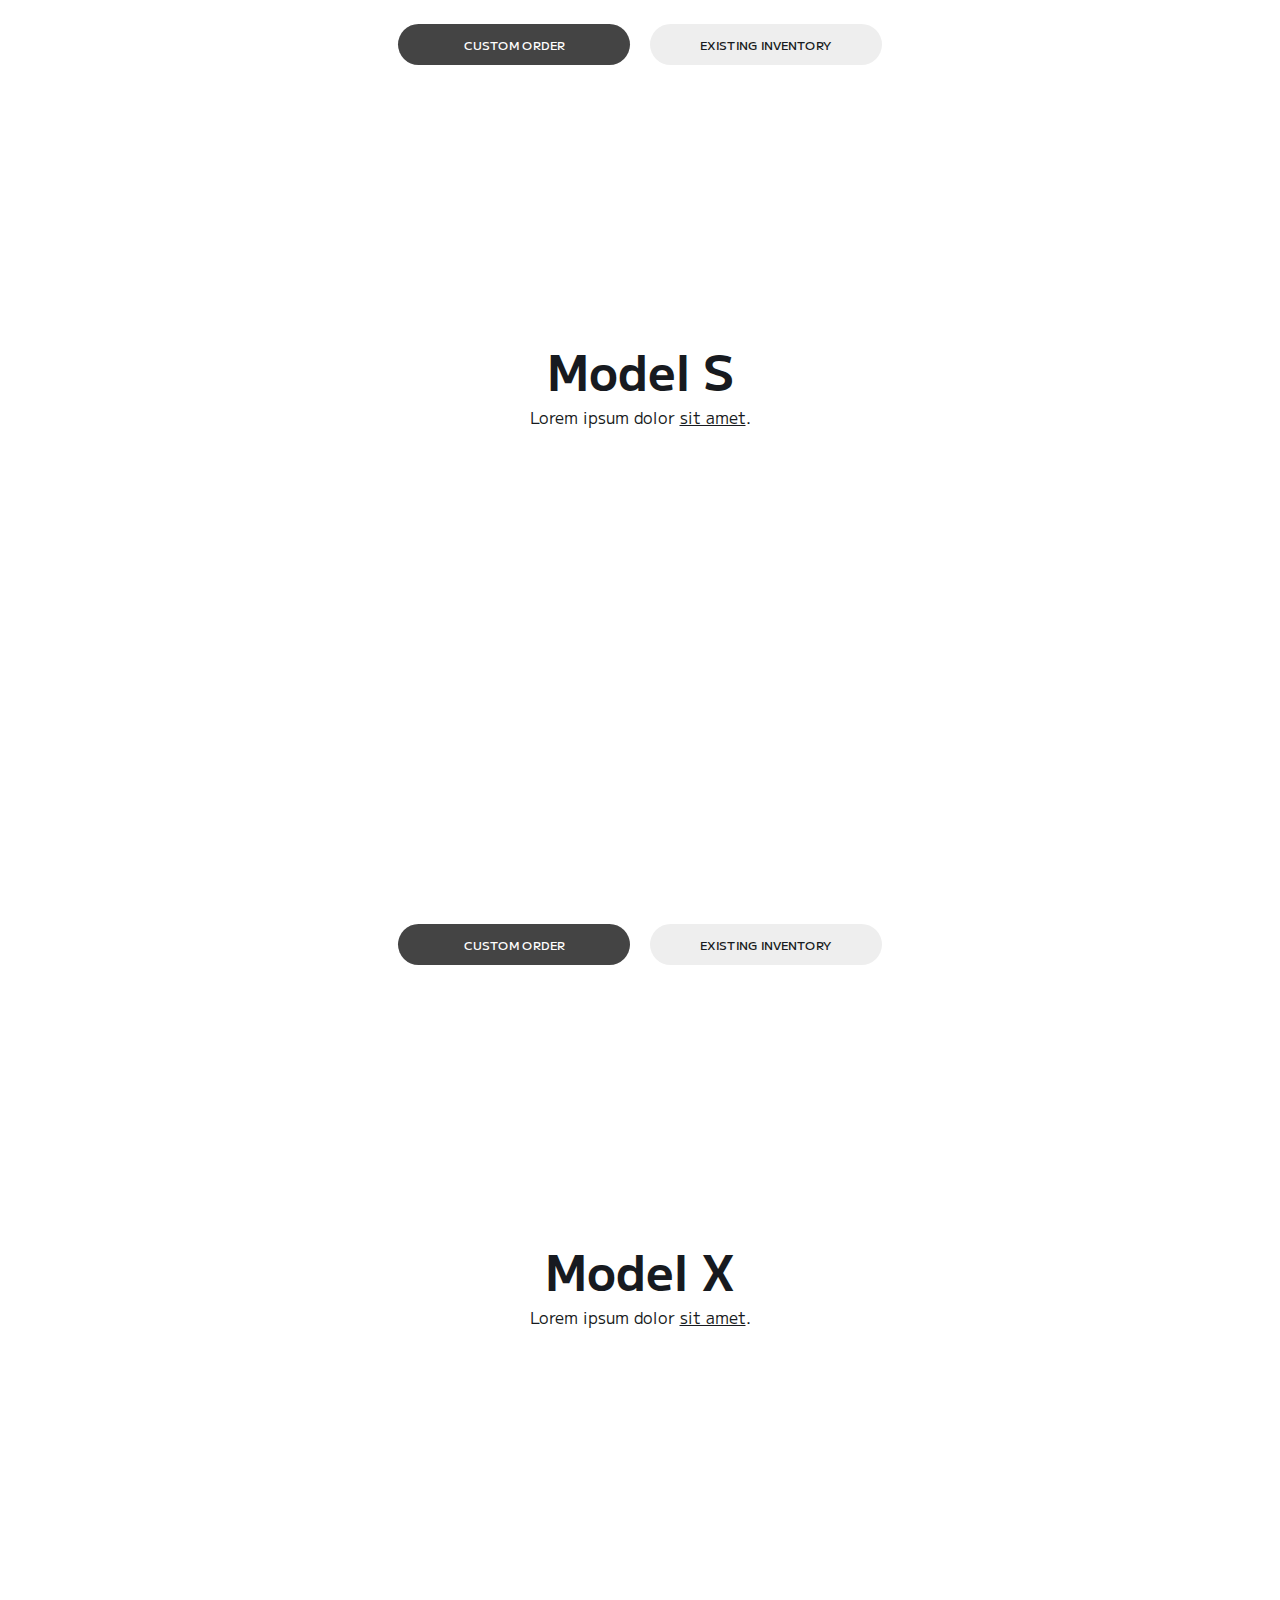
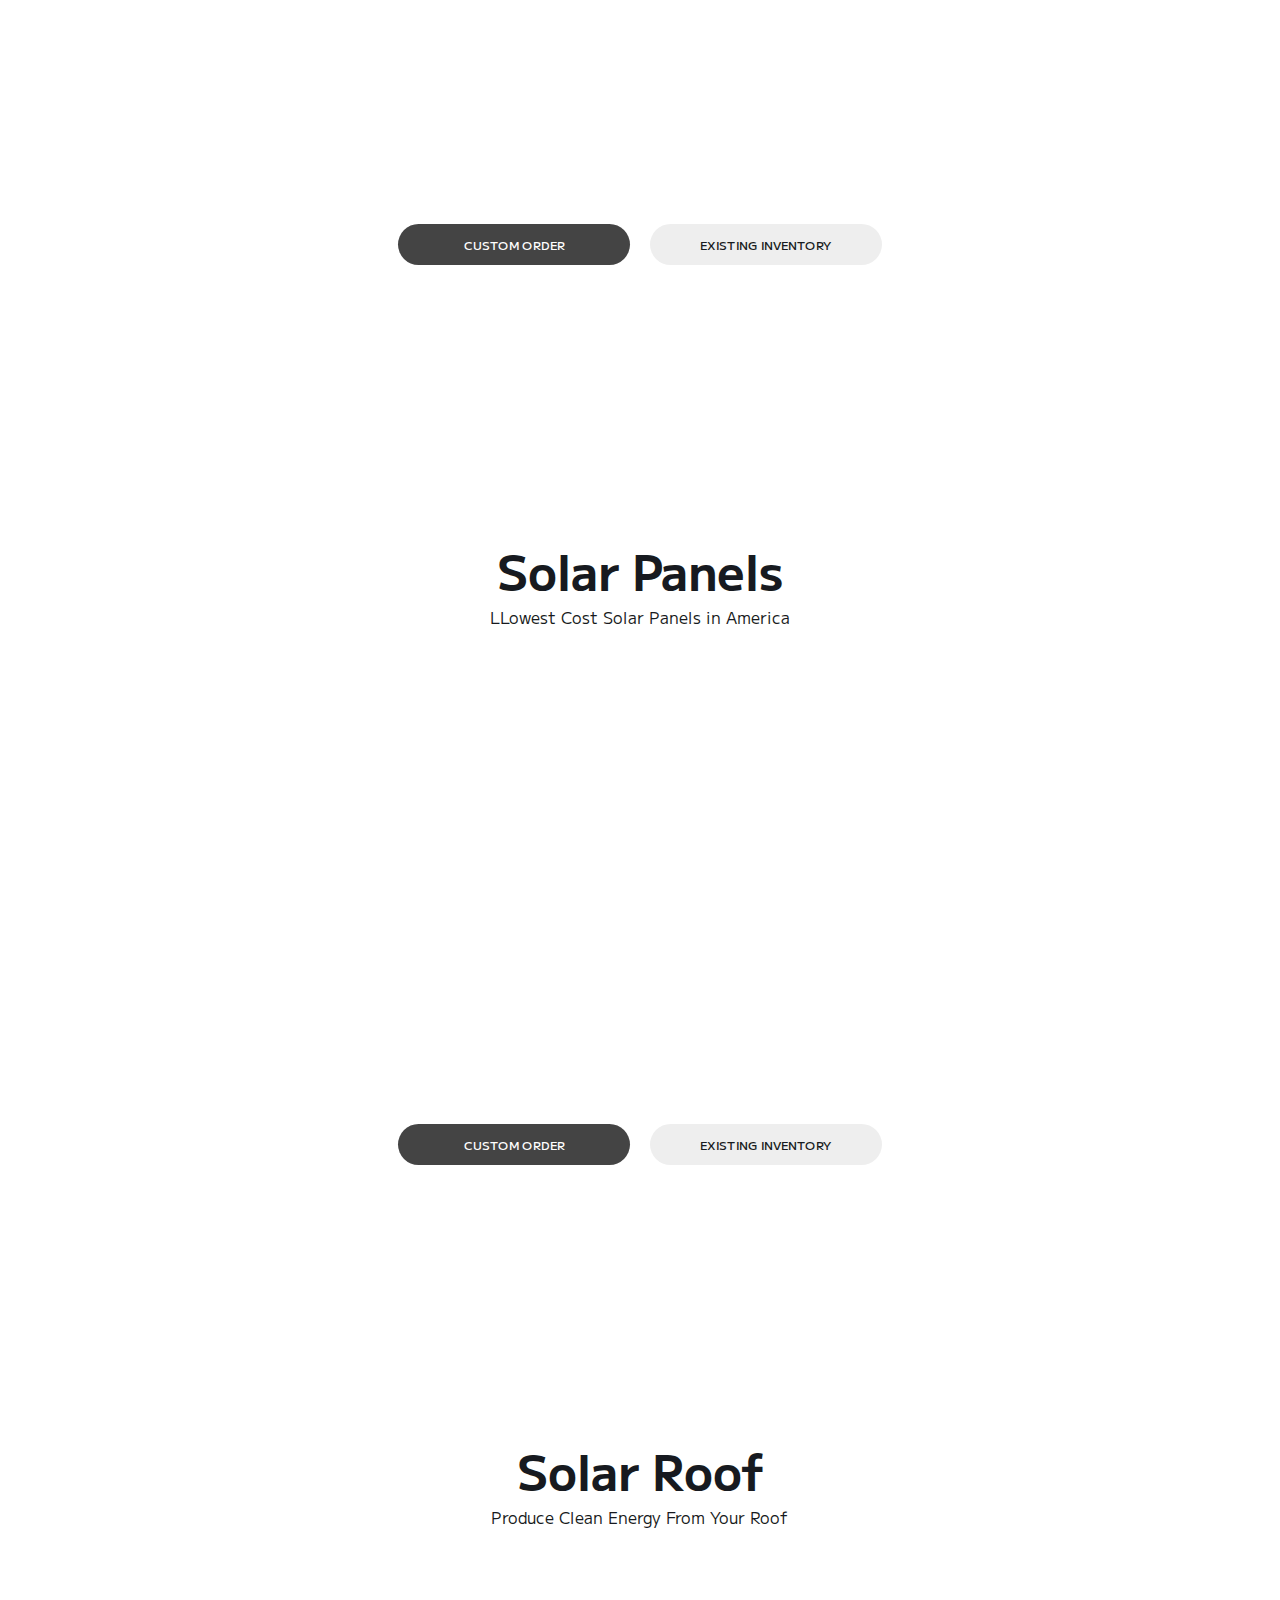
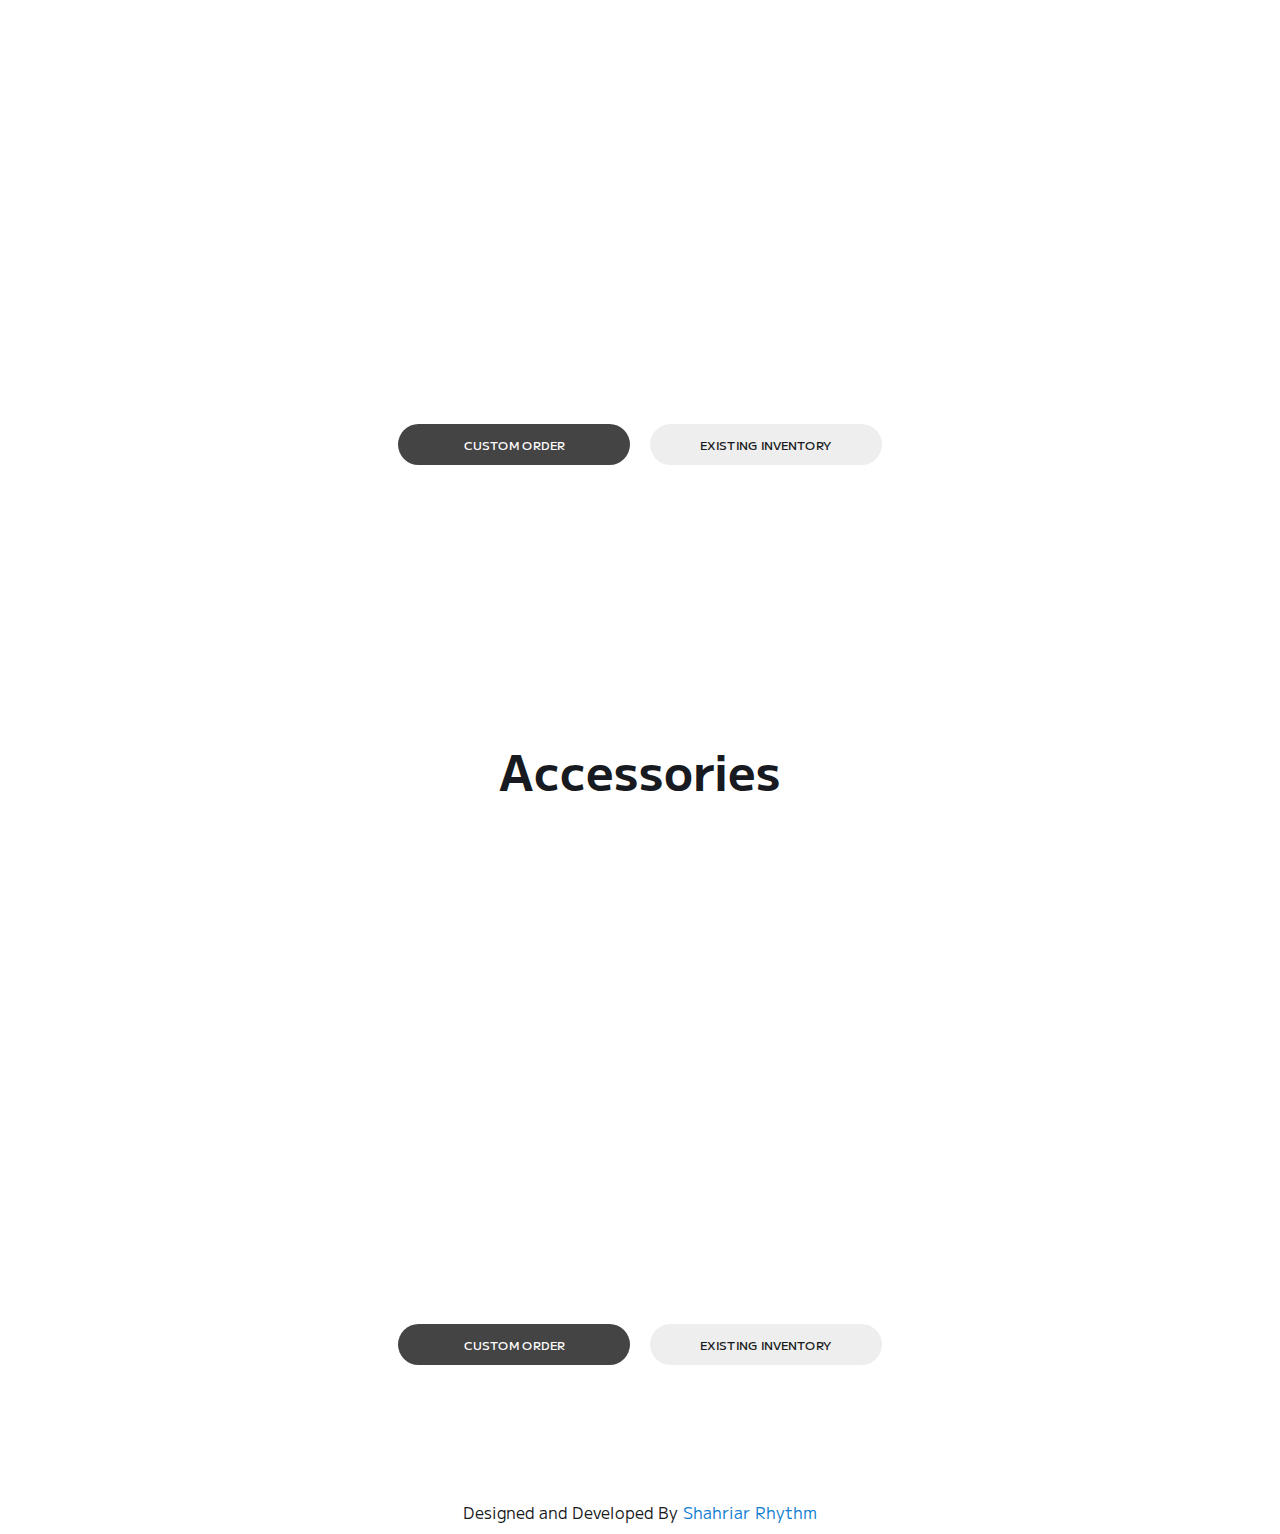
==== commit 63880a46: "commit" ====
--- a/index.html
+++ b/index.html
@@ -13,7 +13,7 @@
 
     <link rel="stylesheet" href="style.css" />
 
-    <title>Welcome To My Portfolio</title>
+    <title>Tesla 2.0</title>
   </head>
 
   <body>
@@ -138,7 +138,7 @@
     <footer>
       <p class="footer-text">
         Designed and Developed By
-        <a href="shahriarrhythm.com">Shahriar Rhythm</a>
+        <a href="https://shahriarrhythm.com/">Shahriar Rhythm</a>
       </p>
     </footer>
 
--- a/style.css
+++ b/style.css
@@ -53,10 +53,6 @@
 
 header nav.right {
   text-align: right;
-}
-
-header nav.right a {
-  display: inline;
 }
 
 section {
